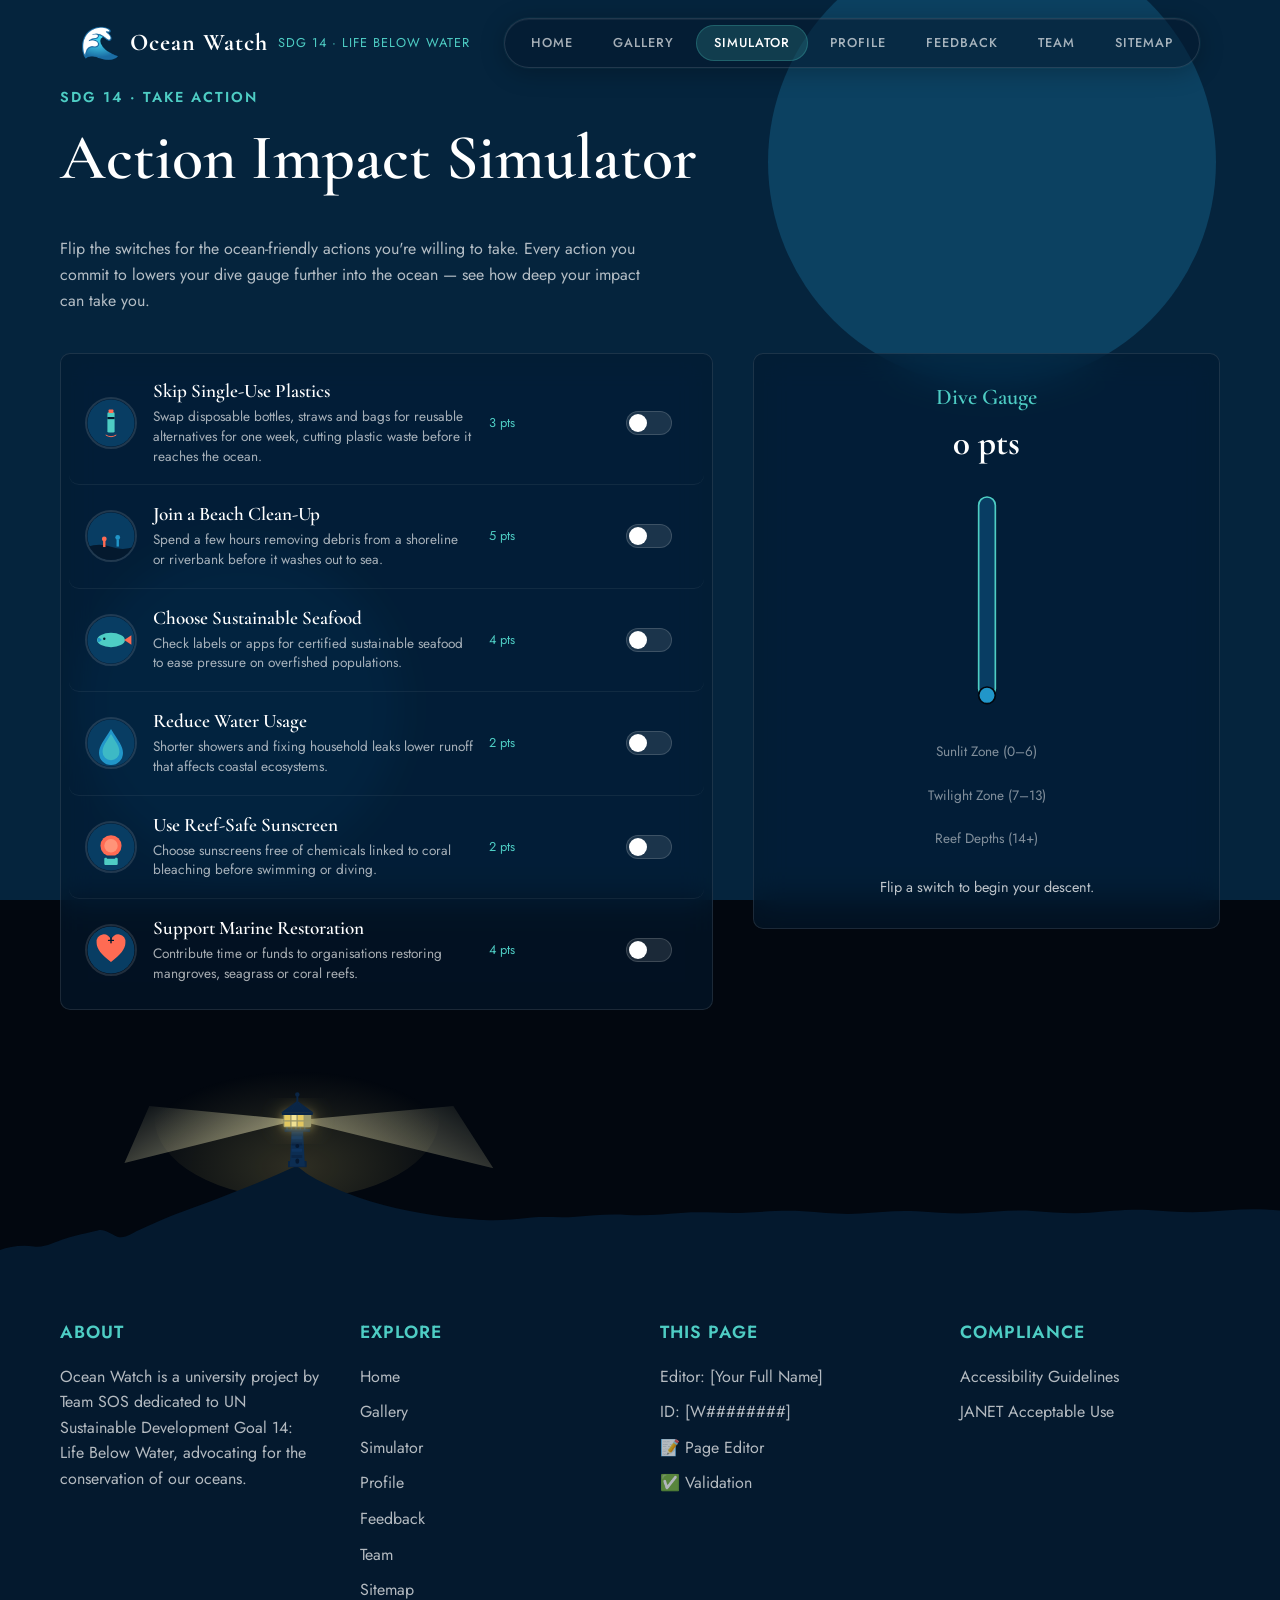
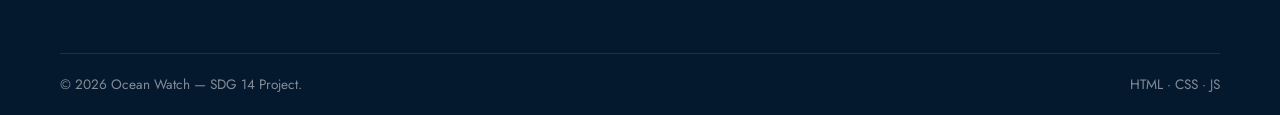
==== ais.html @ 840ede90 "Add ais.html" ====
<!DOCTYPE html>
<html lang="en">

<head>
    <meta charset="UTF-8">
    <meta name="viewport" content="width=device-width, initial-scale=1.0">
    <title>Action Impact Simulator | Ocean Watch — SDG 14</title>
    <link rel="stylesheet" href="style.css">

    <style>
        /* ==========================================================================
           PAGE-SPECIFIC EMBEDDED CSS — Action Impact Simulator (ais.html)
           Concept: a diver's control console. Flipping switches for actions
           lowers a dive gauge through three ocean depth zones. Uses the site's
           existing design tokens (--bg-*, --primary, --teal, --coral, --radius,
           --ease) from style.css rather than redefining the colour system.
           ========================================================================== */

        /* RULE 1: fixed background layer behind all content. Holds three
           hand-coded inline SVG depth scenes stacked on top of each other;
           JavaScript switches which one is visible as the score changes. */
        #depth-bg {
            position: fixed;
            inset: 0;
            z-index: -1;
            overflow: hidden;
        }

        #depth-bg svg {
            position: absolute;
            inset: 0;
            width: 100%;
            height: 100%;
            opacity: 0;
            transition: opacity 0.8s ease-in-out;
        }

        #depth-bg svg.zone-visible {
            opacity: 1;
        }

        .simulator-intro p {
            max-width: 60ch;
        }

        /* RULE 2: two-column console layout — switches on the left, a sticky
           depth-gauge instrument on the right. Stacks on narrow viewports. */
        .console-layout {
            display: grid;
            grid-template-columns: 1.4fr 1fr;
            gap: 40px;
            align-items: start;
            margin-top: 40px;
        }

        @media (max-width: 820px) {
            .console-layout { grid-template-columns: 1fr; }
            .gauge-panel { position: static !important; order: -1; }
        }

        /* RULE 3: control panel housing the six action switches, styled with
           the same glassmorphism language as the site nav (blur + translucency). */
        .control-panel {
            background: rgba(4, 25, 46, 0.6);
            border: 1px solid rgba(255, 255, 255, 0.1);
            border-radius: var(--radius);
            backdrop-filter: blur(16px) saturate(1.3);
            -webkit-backdrop-filter: blur(16px) saturate(1.3);
            padding: 8px;
        }

        .action-row {
            display: grid;
            grid-template-columns: auto auto 1fr auto auto;
            align-items: center;
            gap: 16px;
            padding: 18px 16px;
            border-bottom: 1px solid rgba(255, 255, 255, 0.06);
            cursor: pointer;
            border-radius: var(--radius);
            transition: background var(--ease);
        }

        .action-row:last-child { border-bottom: none; }
        .action-row:hover { background: rgba(255, 255, 255, 0.03); }

        .action-icon {
            width: 52px;
            height: 52px;
            border-radius: 50%;
            border: 2px solid rgba(255, 255, 255, 0.12);
            flex-shrink: 0;
            transition: border-color var(--ease);
        }

        .action-row.selected .action-icon { border-color: var(--coral); }

        .action-row h3 {
            font-size: 1.2rem;
            margin-bottom: 4px;
        }

        .action-row p {
            font-size: 0.85rem;
            color: rgba(255, 255, 255, 0.65);
            max-width: 40ch;
            line-height: 1.45;
        }

        .action-row .points-tag {
            font-size: 0.8rem;
            color: var(--teal);
            white-space: nowrap;
        }

        /* RULE 4: toggle lever showing selected vs unselected state */
        .lever {
            width: 46px;
            height: 24px;
            border-radius: 100px;
            background: rgba(255, 255, 255, 0.1);
            border: 1px solid rgba(255, 255, 255, 0.15);
            position: relative;
            transition: background var(--ease);
        }

        .lever::after {
            content: "";
            position: absolute;
            top: 2px;
            left: 2px;
            width: 18px;
            height: 18px;
            border-radius: 50%;
            background: #ffffff;
            transition: transform var(--ease), background var(--ease);
        }

        .action-row.selected .lever {
            background: rgba(255, 107, 83, 0.35);
        }

        .action-row.selected .lever::after {
            transform: translateX(22px);
            background: var(--coral);
        }

        .action-row:focus-visible {
            outline: 2px solid var(--teal);
            outline-offset: 3px;
        }

        /* RULE 5: sticky depth-gauge instrument — signature visual element,
           plus the feedback panel reporting score, level, and message. */
        .gauge-panel {
            position: sticky;
            top: 100px;
            background: rgba(4, 25, 46, 0.6);
            border: 1px solid rgba(255, 255, 255, 0.1);
            border-radius: var(--radius);
            backdrop-filter: blur(16px) saturate(1.3);
            -webkit-backdrop-filter: blur(16px) saturate(1.3);
            padding: 30px;
            text-align: center;
        }

        .gauge-panel h2 { font-size: 1.4rem; margin-bottom: 4px; }

        #gauge-score {
            font-family: var(--font-display);
            font-size: 2.2rem;
            font-weight: 700;
            color: #ffffff;
            margin-bottom: 16px;
        }

        .gauge-zones {
            display: flex;
            flex-direction: column;
            gap: 6px;
            margin-top: 18px;
            font-size: 0.85rem;
        }

        .gauge-zones div {
            padding: 8px 10px;
            border-radius: var(--radius);
            color: rgba(255, 255, 255, 0.5);
            transition: color var(--ease), background var(--ease);
        }

        .gauge-zones div.zone-active {
            color: #ffffff;
            background: rgba(78, 205, 196, 0.2);
        }

        #depth-message {
            margin-top: 18px;
            font-size: 0.9rem;
            line-height: 1.55;
            color: rgba(255, 255, 255, 0.75);
        }
    </style>
</head>

<body>

    <a href="#main-content" class="skip-link">Skip to main content</a>

    <div id="depth-bg" aria-hidden="true">
        <!-- Sunlit Zone (low impact) -->
        <svg id="bg-low" class="zone-visible" viewBox="0 0 800 600" preserveAspectRatio="xMidYMid slice" xmlns="http://www.w3.org/2000/svg">
            <rect width="800" height="600" fill="#02070F" />
            <rect width="800" height="600" fill="#083D63" opacity="0.55" />
            <circle cx="620" cy="120" r="140" fill="#2196C9" opacity="0.25" />
            <circle cx="150" cy="460" r="100" fill="#083D63" opacity="0.5" />
        </svg>
        <!-- Twilight Zone (medium impact) -->
        <svg id="bg-medium" viewBox="0 0 800 600" preserveAspectRatio="xMidYMid slice" xmlns="http://www.w3.org/2000/svg">
            <rect width="800" height="600" fill="#02070F" />
            <rect width="800" height="600" fill="#04192E" opacity="0.7" />
            <circle cx="200" cy="420" r="120" fill="#2196C9" opacity="0.3" />
            <circle cx="640" cy="180" r="150" fill="#4ECDC4" opacity="0.2" />
        </svg>
        <!-- Reef Depths (high impact) -->
        <svg id="bg-high" viewBox="0 0 800 600" preserveAspectRatio="xMidYMid slice" xmlns="http://www.w3.org/2000/svg">
            <rect width="800" height="600" fill="#02070F" />
            <rect width="800" height="600" fill="#083D63" opacity="0.6" />
            <circle cx="150" cy="450" r="110" fill="#FF6B53" opacity="0.2" />
            <circle cx="640" cy="170" r="150" fill="#4ECDC4" opacity="0.3" />
            <circle cx="420" cy="340" r="90" fill="#2196C9" opacity="0.3" />
        </svg>
    </div>

    <!-- Header: sticky, unmodified from shared template -->
    <header>
        <div class="container">
            <div class="header-inner">
                <a href="index.html" class="site-logo" aria-label="Ocean Watch Home">
                    <div class="logo-mark" aria-hidden="true">🌊</div>
                    <span class="logo-name">Ocean Watch</span>
                    <span class="logo-sub">SDG 14 · Life Below Water</span>
                </a>

                <nav aria-label="Main site navigation">
                    <a href="home.html">Home</a>
                    <a href="gallery.html">Gallery</a>
                    <a href="ais.html" class="active" aria-current="page">Simulator</a>
                    <a href="profile.html">Profile</a>
                    <a href="feedback.html">Feedback</a>
                    <a href="team.html">Team</a>
                    <a href="sitemap.html">Sitemap</a>
                </nav>
            </div>
        </div>
    </header>

    <main id="main-content">
        <!-- ==================== PAGE CONTENT START ==================== -->

        <section class="container simulator-intro">
            <span class="section-label">SDG 14 · Take Action</span>
            <h1 class="section-title">Action Impact Simulator</h1>
            <p class="text-muted">Flip the switches for the ocean-friendly actions you're willing to
                take. Every action you commit to lowers your dive gauge further into the ocean —
                see how deep your impact can take you.</p>

            <div class="console-layout">

                <!-- Six action cards, presented as toggle rows on a control panel -->
                <section class="control-panel" aria-label="Ocean conservation actions">

                    <article class="action-row" tabindex="0" role="switch" aria-checked="false" data-points="3">
                        <svg class="action-icon" viewBox="0 0 200 200" role="img" aria-labelledby="icon-plastic-title" xmlns="http://www.w3.org/2000/svg">
                            <title id="icon-plastic-title">A reusable water bottle beside a cloth bag</title>
                            <circle cx="100" cy="100" r="98" fill="#083D63" />
                            <rect x="85" y="55" width="30" height="85" rx="6" fill="#4ECDC4" />
                            <rect x="90" y="44" width="20" height="14" rx="3" fill="#FF6B53" />
                            <rect x="85" y="75" width="30" height="9" fill="#04192E" />
                            <path d="M78 150 q22 14 44 0" stroke="#FF6B53" stroke-width="4" fill="none" />
                        </svg>
                        <div>
                            <h3>Skip Single-Use Plastics</h3>
                            <p>Swap disposable bottles, straws and bags for reusable alternatives for
                                one week, cutting plastic waste before it reaches the ocean.</p>
                        </div>
                        <span class="points-tag">3 pts</span>
                        <span class="lever" aria-hidden="true"></span>
                    </article>

                    <article class="action-row" tabindex="0" role="switch" aria-checked="false" data-points="5">
                        <svg class="action-icon" viewBox="0 0 200 200" role="img" aria-labelledby="icon-cleanup-title" xmlns="http://www.w3.org/2000/svg">
                            <title id="icon-cleanup-title">Two volunteers collecting litter on a beach</title>
                            <circle cx="100" cy="100" r="98" fill="#083D63" />
                            <path d="M2 145 q49 -18 98 0 t98 0 v55 h-196 z" fill="#04192E" />
                            <circle cx="72" cy="112" r="10" fill="#FF6B53" />
                            <rect x="67" y="120" width="10" height="26" fill="#FF6B53" />
                            <circle cx="128" cy="106" r="10" fill="#2196C9" />
                            <rect x="123" y="114" width="10" height="30" fill="#2196C9" />
                        </svg>
                        <div>
                            <h3>Join a Beach Clean-Up</h3>
                            <p>Spend a few hours removing debris from a shoreline or riverbank before
                                it washes out to sea.</p>
                        </div>
                        <span class="points-tag">5 pts</span>
                        <span class="lever" aria-hidden="true"></span>
                    </article>

                    <article class="action-row" tabindex="0" role="switch" aria-checked="false" data-points="4">
                        <svg class="action-icon" viewBox="0 0 200 200" role="img" aria-labelledby="icon-seafood-title" xmlns="http://www.w3.org/2000/svg">
                            <title id="icon-seafood-title">A fish and a shrimp representing sustainable seafood</title>
                            <circle cx="100" cy="100" r="98" fill="#083D63" />
                            <ellipse cx="100" cy="100" rx="58" ry="30" fill="#4ECDC4" />
                            <path d="M155 100 l30 -20 v40 z" fill="#FF6B53" />
                            <circle cx="72" cy="95" r="5" fill="#04192E" />
                            <path d="M62 100 q-18 -18 -18 0 q0 18 18 0" fill="#2196C9" />
                        </svg>
                        <div>
                            <h3>Choose Sustainable Seafood</h3>
                            <p>Check labels or apps for certified sustainable seafood to ease pressure
                                on overfished populations.</p>
                        </div>
                        <span class="points-tag">4 pts</span>
                        <span class="lever" aria-hidden="true"></span>
                    </article>

                    <article class="action-row" tabindex="0" role="switch" aria-checked="false" data-points="2">
                        <svg class="action-icon" viewBox="0 0 200 200" role="img" aria-labelledby="icon-water-title" xmlns="http://www.w3.org/2000/svg">
                            <title id="icon-water-title">A single water droplet</title>
                            <circle cx="100" cy="100" r="98" fill="#083D63" />
                            <path d="M100 42 C130 92 150 112 150 142 a50 50 0 0 1 -100 0 C50 112 70 92 100 42 Z" fill="#2196C9" />
                            <path d="M100 62 C120 96 135 112 135 137 a35 35 0 0 1 -70 0 C65 112 80 96 100 62 Z" fill="#4ECDC4" opacity="0.65" />
                        </svg>
                        <div>
                            <h3>Reduce Water Usage</h3>
                            <p>Shorter showers and fixing household leaks lower runoff that affects
                                coastal ecosystems.</p>
                        </div>
                        <span class="points-tag">2 pts</span>
                        <span class="lever" aria-hidden="true"></span>
                    </article>

                    <article class="action-row" tabindex="0" role="switch" aria-checked="false" data-points="2">
                        <svg class="action-icon" viewBox="0 0 200 200" role="img" aria-labelledby="icon-sunscreen-title" xmlns="http://www.w3.org/2000/svg">
                            <title id="icon-sunscreen-title">A bottle of reef-safe sunscreen</title>
                            <circle cx="100" cy="100" r="98" fill="#083D63" />
                            <circle cx="100" cy="95" r="44" fill="#FF6B53" />
                            <circle cx="100" cy="95" r="28" fill="#FF9478" />
                            <rect x="72" y="145" width="56" height="30" rx="5" fill="#4ECDC4" />
                            <rect x="82" y="135" width="36" height="14" rx="3" fill="#083D63" />
                        </svg>
                        <div>
                            <h3>Use Reef-Safe Sunscreen</h3>
                            <p>Choose sunscreens free of chemicals linked to coral bleaching before
                                swimming or diving.</p>
                        </div>
                        <span class="points-tag">2 pts</span>
                        <span class="lever" aria-hidden="true"></span>
                    </article>

                    <article class="action-row" tabindex="0" role="switch" aria-checked="false" data-points="4">
                        <svg class="action-icon" viewBox="0 0 200 200" role="img" aria-labelledby="icon-donate-title" xmlns="http://www.w3.org/2000/svg">
                            <title id="icon-donate-title">A heart icon representing marine conservation support</title>
                            <circle cx="100" cy="100" r="98" fill="#083D63" />
                            <path d="M100 150 C60 120 40 95 40 70 a30 30 0 0 1 60 -10 a30 30 0 0 1 60 10 c0 25 -20 50 -60 80 Z" fill="#FF6B53" />
                            <path d="M100 70 v-20 M90 60 h20" stroke="#04192E" stroke-width="6" stroke-linecap="round" />
                        </svg>
                        <div>
                            <h3>Support Marine Restoration</h3>
                            <p>Contribute time or funds to organisations restoring mangroves, seagrass
                                or coral reefs.</p>
                        </div>
                        <span class="points-tag">4 pts</span>
                        <span class="lever" aria-hidden="true"></span>
                    </article>

                </section>

                <!-- Depth gauge instrument + feedback summary -->
                <aside class="gauge-panel" aria-live="polite">
                    <h2 class="text-teal">Dive Gauge</h2>
                    <div id="gauge-score">0 pts</div>

                    <svg viewBox="0 0 120 260" width="100" height="220" role="img" aria-hidden="true">
                        <rect x="50" y="10" width="20" height="240" rx="10" fill="#083D63" stroke="#4ECDC4" stroke-width="2" />
                        <rect id="gauge-fill" x="52" y="248" width="16" height="0" rx="8" fill="#FF6B53" />
                        <circle id="gauge-bell" cx="60" cy="248" r="10" fill="#2196C9" stroke="#02070F" stroke-width="2" />
                    </svg>

                    <div class="gauge-zones">
                        <div id="zone-low">Sunlit Zone (0–6)</div>
                        <div id="zone-medium">Twilight Zone (7–13)</div>
                        <div id="zone-high">Reef Depths (14+)</div>
                    </div>

                    <p id="depth-message">Flip a switch to begin your descent.</p>
                    <p class="sr-only" id="depth-level-announce"></p>
                </aside>

            </div>
        </section>

        <!-- ==================== PAGE CONTENT END ==================== -->
    </main>

    <!-- ======= Rocky Cliff + Lighthouse SVG Divider (DO NOT MODIFY) ======= -->
    <div class="footer-cliff-wrap" aria-hidden="true">
        <svg xmlns="http://www.w3.org/2000/svg" viewBox="0 0 1440 300" class="footer-cliff-svg"
            preserveAspectRatio="xMinYMax slice">
            <defs>
                <filter id="beacon-glow" x="-120%" y="-120%" width="340%" height="340%">
                    <feGaussianBlur stdDeviation="5" result="b1" />
                    <feGaussianBlur stdDeviation="12" result="b2" />
                    <feMerge>
                        <feMergeNode in="b2" />
                        <feMergeNode in="b1" />
                        <feMergeNode in="SourceGraphic" />
                    </feMerge>
                </filter>
                <radialGradient id="sky-glow" cx="50%" cy="80%" r="60%">
                    <stop offset="0%" stop-color="#FFE57F" stop-opacity="0.18" />
                    <stop offset="100%" stop-color="#FFE57F" stop-opacity="0" />
                </radialGradient>
                <linearGradient id="beam-l" x1="100%" y1="50%" x2="0%" y2="0%">
                    <stop offset="0%" stop-color="#FFF9C4" stop-opacity="0.55" />
                    <stop offset="100%" stop-color="#FFF9C4" stop-opacity="0" />
                </linearGradient>
                <linearGradient id="beam-r" x1="0%" y1="50%" x2="100%" y2="0%">
                    <stop offset="0%" stop-color="#FFF9C4" stop-opacity="0.45" />
                    <stop offset="100%" stop-color="#FFF9C4" stop-opacity="0" />
                </linearGradient>
            </defs>

            <g transform="translate(0, 112)">
                <ellipse cx="334" cy="22" rx="160" ry="90" fill="url(#sky-glow)" />
                <polygon class="lh-beam-l" points="334,24 168,8 140,72" fill="url(#beam-l)" />
                <polygon class="lh-beam-r" points="334,24 510,8 555,78" fill="url(#beam-r)" />
            </g>

            <g transform="translate(0, 150) scale(1, 0.5)">
                <path fill="#04192E" d="
          M 0 300 L 0 264
          C 10 258,22 252,38 256  C 52 259,60 246,74 238
          C 86 231,96 226,110 220 C 118 216,124 228,132 234
          C 140 240,148 226,162 214 C 176 202,188 190,205 178
          C 222 166,240 152,258 138 C 276 124,294 110,312 94
          C 320 87,326 81,331 77
          C 332 76,333 76,334 76
          C 336 77,341 86,348 96
          C 358 108,372 122,390 136
          C 408 150,426 161,446 170
          C 464 178,482 184,500 189
          C 518 193,534 195,550 197
          C 566 198,582 194,598 191
          C 614 188,630 192,648 189
          C 666 186,685 182,706 185
          C 726 188,748 183,770 180
          C 790 177,814 182,838 180
          C 860 178,880 174,904 177
          C 926 180,946 185,968 182
          C 988 179,1010 174,1032 177
          C 1054 180,1076 184,1098 181
          C 1118 178,1140 173,1162 176
          C 1182 179,1204 183,1226 180
          C 1246 177,1270 171,1292 174
          C 1314 177,1336 181,1358 178
          C 1378 175,1400 170,1424 173
          L 1440 175 L 1440 300 Z
        " />
            </g>

            <g transform="translate(0, 112)">
                <rect x="324" y="70" width="21" height="7" rx="1" fill="#0A2545" />
                <polygon points="326,76 343,76 341,36 328,36" fill="#0C2D52" />
                <rect x="328" y="42" width="12" height="3.5" rx="0.3" fill="#0F3560" opacity="0.9" />
                <rect x="328" y="49" width="12" height="3.5" rx="0.3" fill="#0A2545" opacity="0.9" />
                <rect x="328" y="56" width="12" height="3.5" rx="0.3" fill="#0F3560" opacity="0.9" />
                <rect x="328" y="63" width="12" height="3.5" rx="0.3" fill="#0A2545" opacity="0.9" />
                <rect x="332.5" y="67" width="4" height="6" rx="2" fill="#061830" />
                <circle cx="334.5" cy="53" r="2.2" fill="#061830" />
                <line x1="321" y1="37" x2="325" y2="34" stroke="#0A2545" stroke-width="1.5" />
                <line x1="348" y1="37" x2="344" y2="34" stroke="#0A2545" stroke-width="1.5" />
                <rect x="320" y="34" width="29" height="3" rx="0.5" fill="#0A2545" />
                <rect x="322" y="28" width="1.8" height="7" fill="#0C2D52" />
                <rect x="327" y="28" width="1.8" height="7" fill="#0C2D52" />
                <rect x="332" y="28" width="1.8" height="7" fill="#0C2D52" />
                <rect x="337" y="28" width="1.8" height="7" fill="#0C2D52" />
                <rect x="342" y="28" width="1.8" height="7" fill="#0C2D52" />
                <rect x="321" y="28" width="23" height="1.8" fill="#0A2545" />
                <rect x="319" y="17" width="31" height="15" rx="1.5" fill="#0C2D52" />
                <line x1="327" y1="17" x2="327" y2="32" stroke="#0A2545" stroke-width="1.2" />
                <line x1="334.5" y1="17" x2="334.5" y2="32" stroke="#0A2545" stroke-width="1.2" />
                <line x1="342" y1="17" x2="342" y2="32" stroke="#0A2545" stroke-width="1.2" />
                <line x1="319" y1="24.5" x2="350" y2="24.5" stroke="#0A2545" stroke-width="0.9" />
                <rect class="lh-glass" x="320" y="18" width="6.5" height="6" fill="#FFCA28" opacity="0.75" />
                <rect class="lh-glass" x="328" y="18" width="5.5" height="6" fill="#FFF9C4" opacity="0.90" />
                <rect class="lh-glass" x="335" y="18" width="6.5" height="6" fill="#FFCA28" opacity="0.75" />
                <rect class="lh-glass" x="320" y="25.5" width="6.5" height="5.5" fill="#FFCA28" opacity="0.70" />
                <rect class="lh-glass" x="328" y="25.5" width="5.5" height="5.5" fill="#FFF9C4" opacity="0.85" />
                <rect class="lh-glass" x="335" y="25.5" width="6.5" height="5.5" fill="#FFCA28" opacity="0.70" />
                <rect class="lh-glow" x="319" y="17" width="31" height="15" rx="1.5" fill="#FFE57F" opacity="0.6"
                    filter="url(#beacon-glow)" />
                <rect x="317" y="15.5" width="35" height="2.5" rx="0.5" fill="#0A2545" />
                <polygon points="316,15.5 353,15.5 334.5,2" fill="#0A2545" />
                <line x1="334.5" y1="2" x2="326" y2="15.5" stroke="#0C2D52" stroke-width="0.8" opacity="0.5" />
                <line x1="334.5" y1="2" x2="343" y2="15.5" stroke="#0C2D52" stroke-width="0.8" opacity="0.5" />
                <line x1="334.5" y1="2" x2="334.5" y2="-4" stroke="#0A2545" stroke-width="2.2" stroke-linecap="round" />
                <circle cx="334.5" cy="-5" r="2.5" fill="#0A2545" />
            </g>

            <circle cx="3" cy="-0.4" r="1" fill="#061830" opacity="0.7" />
        </svg>
    </div>
    <!-- ======= End SVG Divider ======= -->

    <footer>
        <div class="container">
            <div class="footer-grid">

                <div class="footer-col">
                    <h4>About</h4>
                    <p class="text-muted">Ocean Watch is a university project by Team SOS dedicated to UN Sustainable
                        Development Goal 14: Life Below Water, advocating for the conservation of our oceans.</p>
                </div>

                <div class="footer-col">
                    <h4>Explore</h4>
                    <ul>
                        <li><a href="home.html">Home</a></li>
                        <li><a href="gallery.html">Gallery</a></li>
                        <li><a href="ais.html">Simulator</a></li>
                        <li><a href="profile.html">Profile</a></li>
                        <li><a href="feedback.html">Feedback</a></li>
                        <li><a href="team.html">Team</a></li>
                        <li><a href="sitemap.html">Sitemap</a></li>
                    </ul>
                </div>

                <div class="footer-col">
                    <h4>This Page</h4>
                    <ul>
                        <li class="text-muted">Editor: [Your Full Name]</li>
                        <li class="text-muted">ID: [W########]</li>
                        <li><a href="pageEditor_STX.html">📝 Page Editor</a></li>
                        <li><a href="validation_STX.html">✅ Validation</a></li>
                    </ul>
                </div>

                <div class="footer-col">
                    <h4>Compliance</h4>
                    <ul>
                        <li><a href="https://www.w3.org/WAI/fundamentals/accessibility-intro/" target="_blank"
                                rel="noopener noreferrer">Accessibility Guidelines</a></li>
                        <li><a href="https://community.jisc.ac.uk/library/acceptable-use-policy" target="_blank"
                                rel="noopener noreferrer">JANET Acceptable Use</a></li>
                    </ul>
                </div>

            </div>

            <hr class="footer-divider">

            <div class="footer-bottom">
                <div>&copy; 2026 Ocean Watch — SDG 14 Project.</div>
                <div>HTML &middot; CSS &middot; JS</div>
            </div>
        </div>
    </footer>

    <script>
        /* ==========================================================================
           ACTION IMPACT SIMULATOR — page-specific JavaScript
           ==========================================================================
           Impact level thresholds (out of a possible 20 points if all six
           actions are selected):
             LOW    (Sunlit Zone)   : 0  - 6  points
             MEDIUM (Twilight Zone) : 7  - 13 points
             HIGH   (Reef Depths)   : 14 - 20 points
           ========================================================================== */

        (function () {
            const rows = document.querySelectorAll('.action-row');
            const scoreEl = document.getElementById('gauge-score');
            const messageEl = document.getElementById('depth-message');
            const fillEl = document.getElementById('gauge-fill');
            const bellEl = document.getElementById('gauge-bell');
            const srAnnounce = document.getElementById('depth-level-announce');

            const zoneEls = {
                low: document.getElementById('zone-low'),
                medium: document.getElementById('zone-medium'),
                high: document.getElementById('zone-high')
            };

            const THRESHOLDS = { medium: 7, high: 14 };
            const MAX_SCORE = 20;
            const GAUGE_TOP = 20;
            const GAUGE_BOTTOM = 248;

            /* The three hand-coded inline background SVGs (see #depth-bg
               in the HTML). JavaScript toggles the 'zone-visible' class
               to control which one is shown — no external image files. */
            const BACKGROUNDS = {
                low: document.getElementById('bg-low'),
                medium: document.getElementById('bg-medium'),
                high: document.getElementById('bg-high')
            };

            const MESSAGES = {
                none: 'Flip a switch to begin your descent.',
                low: 'You are drifting in the Sunlit Zone. A few more actions will take you deeper.',
                medium: 'You have reached the Twilight Zone — your choices are meaningfully reducing harm.',
                high: 'You have reached the Reef Depths. This is what a strong ocean-positive routine looks like.'
            };

            function getLevel(total) {
                if (total <= 0) return 'none';
                if (total < THRESHOLDS.medium) return 'low';
                if (total < THRESHOLDS.high) return 'medium';
                return 'high';
            }

            function toggleRow(row) {
                const isSelected = row.classList.toggle('selected');
                row.setAttribute('aria-checked', isSelected ? 'true' : 'false');
                updateGauge();
            }

            function updateGauge() {
                let total = 0;
                document.querySelectorAll('.action-row.selected').forEach(function (row) {
                    total += parseInt(row.dataset.points, 10);
                });

                scoreEl.textContent = total + ' pts';

                const depthFraction = Math.min(total / MAX_SCORE, 1);
                const fillHeight = depthFraction * (GAUGE_BOTTOM - GAUGE_TOP);
                fillEl.setAttribute('y', GAUGE_BOTTOM - fillHeight);
                fillEl.setAttribute('height', fillHeight);
                bellEl.setAttribute('cy', GAUGE_BOTTOM - fillHeight);

                const level = getLevel(total);
                messageEl.textContent = MESSAGES[level];

                const bgKey = level === 'none' ? 'low' : level;
                Object.keys(BACKGROUNDS).forEach(function (key) {
                    BACKGROUNDS[key].classList.toggle('zone-visible', key === bgKey);
                });

                Object.keys(zoneEls).forEach(function (key) {
                    zoneEls[key].classList.toggle('zone-active', level === key);
                });

                srAnnounce.textContent = 'Current depth zone: ' + (level === 'none' ? 'surface, no actions selected' : level);
            }

            rows.forEach(function (row) {
                row.addEventListener('click', function () {
                    toggleRow(row);
                });
                row.addEventListener('keydown', function (e) {
                    if (e.key === 'Enter' || e.key === ' ') {
                        e.preventDefault();
                        toggleRow(row);
                    }
                });
            });

            updateGauge();
        })();
    </script>

</body>

</html>
---- style.css ----
/* ==========================================================================
   Ocean Watch — SDG 14: Life Below Water | Global Stylesheet
   Team: SOS
   ========================================================================== */

/* --------------------------------------------------------------------------
   1. Google Fonts Import
   What it does: Imports 'Cormorant Garamond' and 'Jost' from Google Fonts.
   Why chosen: Using a CDN for fonts ensures quick loading and consistent
   typography across all browsers without requiring local font files.
   -------------------------------------------------------------------------- */
@import url('https://fonts.googleapis.com/css2?family=Cormorant+Garamond:ital,wght@0,300;0,400;0,600;0,700;1,300;1,400;1,600;1,700&family=Jost:wght@300;400;500;600&display=swap');

/* --------------------------------------------------------------------------
   2. CSS Custom Properties (:root variables)
   What it does: Defines design tokens like colours, typography, and spacing.
   Why chosen: CSS variables allow for consistent design, easy theming, and
   maintainability across the entire site by storing values in one place.
   -------------------------------------------------------------------------- */
:root {
  --bg-deep: #02070F;
  --bg-ocean: #04192E;
  --bg-surface: #083D63;
  --primary: #2196C9;
  --teal: #4ECDC4;
  --coral: #FF6B53;
  --font-display: 'Cormorant Garamond', serif;
  --font-body: 'Jost', sans-serif;
  --max-width: 1200px;
  --radius: 10px;
  --ease: 0.35s cubic-bezier(0.4, 0, 0.2, 1);
}

/* --------------------------------------------------------------------------
   3. Reset
   What it does: Removes default browser margins/padding and sets box-sizing.
   Why chosen: A universal reset creates a consistent baseline across all
   browsers, preventing layout inconsistencies.
   -------------------------------------------------------------------------- */
*, *::before, *::after {
  box-sizing: border-box;
  margin: 0;
  padding: 0;
}

/* --------------------------------------------------------------------------
   4. Body
   What it does: Sets the base background colour, font, text colour, and line height.
   Why chosen: Establishes the dark theme foundation and ensures readable,
   accessible text with appropriate line spacing globally.
   -------------------------------------------------------------------------- */
body {
  background-color: var(--bg-deep);
  font-family: var(--font-body);
  color: #FFFFFF;
  line-height: 1.6;
  min-height: 100vh;
  display: flex;
  flex-direction: column;
}

/* --------------------------------------------------------------------------
   5. Headings h1–h4
   What it does: Applies the display font and responsive clamp sizes to headings.
   Why chosen: clamp() ensures headings scale fluidly across screen sizes
   without needing complex media queries, while the serif font adds elegance.
   -------------------------------------------------------------------------- */
h1, h2, h3, h4 {
  font-family: var(--font-display);
  font-weight: 600;
  line-height: 1.2;
  margin-bottom: 0.5em;
}

h1 { font-size: clamp(2.5rem, 5vw, 4rem); }
h2 { font-size: clamp(2rem, 4vw, 3rem); }
h3 { font-size: clamp(1.5rem, 3vw, 2.25rem); }
h4 { font-size: clamp(1.25rem, 2vw, 1.75rem); }

/* --------------------------------------------------------------------------
   6. Links
   What it does: Styles inline links with our teal colour and interactive states.
   Why chosen: Teal contrasts well against the dark background. Removing the
   underline on hover and adding a focus ring improves accessibility and UX.
   -------------------------------------------------------------------------- */
a {
  color: var(--teal);
  text-decoration: none;
  transition: color var(--ease);
}

a:hover {
  color: #FFFFFF;
}

a:focus-visible {
  outline: 2px solid var(--teal);
  outline-offset: 4px;
}

/* --------------------------------------------------------------------------
   7. Images
   What it does: Ensures images are responsive and behave as block elements.
   Why chosen: max-width: 100% prevents large images from breaking layouts,
   and display: block removes the default bottom space under inline images.
   -------------------------------------------------------------------------- */
img {
  max-width: 100%;
  height: auto;
  display: block;
}

/* --------------------------------------------------------------------------
   8. Layout
   What it does: Provides structural classes like .container for max-width and centering.
   Why chosen: Centralises content with a consistent maximum width, ensuring
   readability on very wide screens. flex: 1 on main pushes the footer down.
   -------------------------------------------------------------------------- */
.container {
  width: 100%;
  max-width: var(--max-width);
  margin: 0 auto;
  padding: 0 20px;
}

main {
  flex: 1;
}

section {
  padding: 80px 0;
}

/* --------------------------------------------------------------------------
   9. Accessibility
   What it does: Hides the skip-to-content link until it receives keyboard focus.
   Why chosen: Essential for keyboard users to bypass repetitive navigation,
   while keeping the visual interface clean for mouse users.
   -------------------------------------------------------------------------- */
.skip-link {
  position: absolute;
  top: -100px;
  left: 20px;
  background: var(--teal);
  color: var(--bg-deep);
  padding: 10px 20px;
  z-index: 1000;
  font-weight: 600;
  border-radius: var(--radius);
  transition: top var(--ease);
}

.skip-link:focus {
  top: 20px;
}

/* --------------------------------------------------------------------------
   10. Header
   What it does: Creates a floating pill-shaped glassmorphism navigation bar.
   Why chosen: A sticky header ensures navigation is always accessible. The
   pill shape and backdrop-blur provide a modern, premium 'glassmorphism'
   effect inspired by contemporary web design trends.
   -------------------------------------------------------------------------- */
@keyframes navbar-slide-in {
  from {
    opacity: 0;
    transform: translateY(-20px);
  }
  to {
    opacity: 1;
    transform: translateY(0);
  }
}

header {
  position: sticky;
  top: 0;
  z-index: 100;
  padding: 18px 20px;
  background: transparent;
  animation: navbar-slide-in 0.7s cubic-bezier(0.16, 1, 0.3, 1) both;
}

/* Responsive: stack logo & nav on small screens */
@media (max-width: 768px) {
  header { padding: 12px 10px; }

  .header-inner {
    flex-direction: column;
    padding: 0 10px;
    gap: 10px;
  }

  nav {
    justify-content: center;
    border-radius: 24px;
    padding: 8px 10px;
  }

  nav a {
    font-size: 0.7rem;
    padding: 6px 12px;
  }
}

.header-inner {
  display: flex;
  justify-content: space-between;
  align-items: center;
  flex-wrap: wrap;
  gap: 16px;
  max-width: var(--max-width);
  margin: 0 auto;
  padding: 0 20px;
}

/* --------------------------------------------------------------------------
   11. Logo
   What it does: Styles the brand logo area, including icon and text typography.
   Why chosen: Ensures the logo is prominent, combining text and icon flexibly
   while maintaining alignment and visual hierarchy.
   -------------------------------------------------------------------------- */
.site-logo {
  display: flex;
  align-items: center;
  gap: 10px;
  color: #FFFFFF;
}

.site-logo:hover {
  color: var(--teal);
}

.logo-mark {
  font-size: 2rem;
  line-height: 1;
}

.logo-name {
  font-family: var(--font-display);
  font-size: 1.5rem;
  font-weight: 700;
  letter-spacing: 1px;
}

.logo-sub {
  font-size: 0.8rem;
  color: var(--teal);
  text-transform: uppercase;
  letter-spacing: 1px;
  display: none;
}

@media (min-width: 768px) {
  .logo-sub { display: block; }
}

/* --------------------------------------------------------------------------
   12. Navigation bar
   What it does: Styles the main navigation links with pill-shaped
   active/hover states inside the glassmorphic navbar.
   Why chosen: Pill-shaped link backgrounds create a cohesive look inside
   the rounded navbar. Smooth transitions and subtle colour shifts provide
   clear visual feedback while maintaining the premium glass aesthetic.
   -------------------------------------------------------------------------- */
nav {
  display: flex;
  gap: 4px;
  flex-wrap: wrap;
  align-items: center;
  padding: 6px 8px;
  border-radius: 100px;
  background: rgba(4, 25, 46, 0.55);
  backdrop-filter: blur(20px) saturate(1.4);
  -webkit-backdrop-filter: blur(20px) saturate(1.4);
  border: 1px solid rgba(255, 255, 255, 0.12);
  box-shadow:
    0 4px 24px rgba(0, 0, 0, 0.25),
    0 0 0 1px rgba(78, 205, 196, 0.06),
    inset 0 1px 0 rgba(255, 255, 255, 0.06);
  transition: box-shadow var(--ease), background var(--ease);
}

nav:hover {
  box-shadow:
    0 8px 32px rgba(0, 0, 0, 0.35),
    0 0 0 1px rgba(78, 205, 196, 0.12),
    inset 0 1px 0 rgba(255, 255, 255, 0.08);
  background: rgba(4, 25, 46, 0.65);
}

nav a {
  display: inline-block;
  padding: 8px 18px;
  border-radius: 100px;
  text-transform: uppercase;
  font-size: 0.8rem;
  font-weight: 500;
  color: rgba(255, 255, 255, 0.65);
  letter-spacing: 1px;
  transition:
    color var(--ease),
    background-color var(--ease),
    transform 0.25s cubic-bezier(0.34, 1.56, 0.64, 1),
    box-shadow var(--ease);
  position: relative;
}

nav a:hover {
  background-color: rgba(255, 255, 255, 0.08);
  color: #FFFFFF;
  transform: translateY(-1px);
}

nav a:active {
  transform: scale(0.97);
}

/* each student adds active to THEIR OWN link only */
nav a.active {
  color: #FFFFFF;
  background: rgba(78, 205, 196, 0.18);
  box-shadow: inset 0 0 0 1px rgba(78, 205, 196, 0.25);
}

/* --------------------------------------------------------------------------
   13. Section titles
   What it does: Provides reusable classes for section headings and labels.
   Why chosen: Creates consistent typographic hierarchy across all pages,
   helping to break up content clearly.
   -------------------------------------------------------------------------- */
.section-label {
  color: var(--teal);
  text-transform: uppercase;
  font-weight: 600;
  letter-spacing: 2px;
  font-size: 0.9rem;
  display: block;
  margin-bottom: 10px;
}

.section-title {
  margin-bottom: 40px;
}

/* --------------------------------------------------------------------------
   14. Cards
   What it does: Styles a responsive grid of cards with glassmorphism and hover effects.
   Why chosen: Auto-fit grid handles responsiveness automatically. Dark glass
   and hover lift provide a premium, modern interaction feel.
   -------------------------------------------------------------------------- */
.cards-grid {
  display: grid;
  grid-template-columns: repeat(auto-fit, minmax(280px, 1fr));
  gap: 30px;
}

.card {
  background: rgba(4, 25, 46, 0.6);
  border: 1px solid rgba(255, 255, 255, 0.05);
  border-radius: var(--radius);
  overflow: hidden;
  transition: transform var(--ease), box-shadow var(--ease);
  display: flex;
  flex-direction: column;
}

.card:hover {
  transform: translateY(-6px);
  box-shadow: 0 10px 20px rgba(0, 0, 0, 0.3);
}

.card-body {
  padding: 25px;
  flex: 1;
}

.card-body ul {
  list-style: none;
}

.card-body li {
  position: relative;
  padding-left: 15px;
  margin-bottom: 8px;
}

.card-body li::before {
  content: '-';
  color: var(--teal);
  position: absolute;
  left: 0;
}

/* --------------------------------------------------------------------------
   15. Buttons
   What it does: Defines base button styles and multiple colour/style variants.
   Why chosen: A design system approach to buttons ensures consistency while
   offering flexibility for different visual hierarchies and actions.
   -------------------------------------------------------------------------- */
.btn {
  display: inline-block;
  padding: 12px 28px;
  border-radius: var(--radius);
  font-weight: 600;
  text-align: center;
  text-transform: uppercase;
  letter-spacing: 1px;
  font-size: 0.9rem;
  cursor: pointer;
  border: 2px solid transparent;
  transition: all var(--ease);
}

.btn:hover {
  transform: translateY(-2px);
  box-shadow: 0 8px 15px rgba(0, 0, 0, 0.2);
}

.btn-primary {
  background-color: var(--primary);
  color: #FFFFFF;
}

.btn-primary:hover { color: #FFFFFF; background-color: #1a7ca8; }

.btn-cta {
  background-color: var(--coral);
  color: #FFFFFF;
}

.btn-cta:hover { color: #FFFFFF; background-color: #e55a44; }

.btn-outline {
  background-color: transparent;
  border-color: rgba(255, 255, 255, 0.5);
  color: #FFFFFF;
}

.btn-outline:hover {
  border-color: #FFFFFF;
  color: var(--bg-deep);
  background-color: #FFFFFF;
}

.btn-ghost-teal {
  background-color: transparent;
  border-color: var(--teal);
  color: var(--teal);
}

.btn-ghost-teal:hover {
  background-color: var(--teal);
  color: var(--bg-deep);
}

/* --------------------------------------------------------------------------
   16. Wave divider
   What it does: Wraps SVG wave graphics used to divide page sections.
   Why chosen: Enhances the ocean theme visually, breaking up straight lines
   and adding organic shapes to the design.
   -------------------------------------------------------------------------- */
.wave-divider {
  width: 100%;
  overflow: hidden;
  line-height: 0;
  background-color: var(--bg-deep);
}

.wave-divider svg {
  position: relative;
  display: block;
  width: calc(100% + 1.3px);
  height: 60px;
}

/* --------------------------------------------------------------------------
   17. Image helpers
   What it does: Utility classes for styling content images cleanly.
   Why chosen: Makes it easy for authors to add consistent borders, shadows,
   and rounding to images without writing custom CSS every time.
   -------------------------------------------------------------------------- */
.content-img {
  width: 100%;
  height: auto;
  margin-bottom: 20px;
}

.img-rounded {
  border-radius: var(--radius);
}

.img-shadow {
  box-shadow: 0 15px 30px rgba(0, 0, 0, 0.4);
}

.img-border {
  border: 4px solid var(--bg-surface);
}

/* --------------------------------------------------------------------------
   18. Footer cliff SVG divider
   What it does: Styles the rocky cliff + lighthouse SVG that sits above the
   footer, blending the page content into the footer background seamlessly.
   Why chosen: The SVG fill (#04192E) matches the footer background exactly,
   so the cliff silhouette appears to "grow" out of the footer. display:block
   and margin-bottom:-4px removes any pixel gap between the SVG and footer.
   -------------------------------------------------------------------------- */
.footer-cliff-wrap {
  display: block;
  line-height: 0;          /* removes inline whitespace gap */
  background: transparent;
}

.footer-cliff-svg {
  display: block;
  width: 100%;
  height: max(140px, 20vw); /* proportional height prevents top cropping */
  margin-bottom: -4px;      /* close any sub-pixel rendering gap */
}

/* ── Lighthouse beacon glow pulse ── */
@keyframes beacon-pulse {
  0%, 100% { opacity: 0.55; }
  50%       { opacity: 0.90; }
}
.lh-glow  { animation: beacon-pulse 2.4s ease-in-out infinite; }
.lh-glass { animation: beacon-pulse 2.4s ease-in-out infinite; }

/* ── Light beam sweep (rotate around lighthouse pivot) ── */
@keyframes beam-sweep-l {
  0%   { opacity: 0.05; transform: rotate(0deg);  }
  40%  { opacity: 0.18; transform: rotate(-6deg); }
  100% { opacity: 0.05; transform: rotate(0deg);  }
}
@keyframes beam-sweep-r {
  0%   { opacity: 0.04; transform: rotate(0deg); }
  40%  { opacity: 0.14; transform: rotate(6deg); }
  100% { opacity: 0.04; transform: rotate(0deg); }
}
.lh-beam-l {
  transform-origin: 334px 24px;
  animation: beam-sweep-l 4s ease-in-out infinite;
}
.lh-beam-r {
  transform-origin: 334px 24px;
  animation: beam-sweep-r 4s ease-in-out infinite;
  animation-delay: 2s;           /* offset so beams alternate */
}

/* ── Fish swim animations ── */
@keyframes swim-right {
  0%, 100% { transform: translateX(0px);   }
  50%       { transform: translateX(22px);  }
}
@keyframes swim-left {
  /* fish-2 & fish-4 already have scale(-1,1) in SVG transform;
     CSS translateX here moves them in screen space (positive = rightward) */
  0%, 100% { transform: translateX(0px);   }
  50%       { transform: translateX(-20px); }
}

.fish-1 { animation: swim-right 7s ease-in-out infinite; }
.fish-2 { animation: swim-left  9s ease-in-out infinite; animation-delay: 1.5s; }
.fish-3 { animation: swim-right 6s ease-in-out infinite; animation-delay: 3s;   }
.fish-4 { animation: swim-left  8s ease-in-out infinite; animation-delay: 0.8s; }

/* ── Boat gentle rock ── */
@keyframes boat-rock {
  0%, 100% { transform: rotate(-1.2deg) translateY(0px);   }
  50%       { transform: rotate( 1.2deg) translateY(-3px);  }
}
.boat {
  transform-origin: 1100px 232px;
  animation: boat-rock 5s ease-in-out infinite;
}

/* --------------------------------------------------------------------------
   19. Footer
   What it does: Styles the 4-column auto-fit footer layout and inner elements.
   Why chosen: A robust, responsive footer that reorganises elegantly on mobile
   devices while cleanly separating legal/copyright details at the bottom.
   -------------------------------------------------------------------------- */
footer {
  background-color: var(--bg-ocean);
  padding: 60px 0 20px;
  margin-top: auto;
}

.footer-grid {
  display: grid;
  grid-template-columns: repeat(auto-fit, minmax(200px, 1fr));
  gap: 40px;
  margin-bottom: 40px;
}

.footer-col h4 {
  color: var(--teal);
  font-family: var(--font-body);
  font-size: 1.1rem;
  margin-bottom: 20px;
  text-transform: uppercase;
  letter-spacing: 1px;
}

.footer-col ul {
  list-style: none;
}

.footer-col li {
  margin-bottom: 10px;
}

.footer-col a {
  color: rgba(255, 255, 255, 0.7);
}

.footer-col a:hover {
  color: var(--teal);
}

.footer-divider {
  border: 0;
  height: 1px;
  background: rgba(255, 255, 255, 0.1);
  margin: 20px 0;
}

.footer-bottom {
  display: flex;
  justify-content: space-between;
  align-items: center;
  flex-wrap: wrap;
  font-size: 0.85rem;
  color: rgba(255, 255, 255, 0.5);
}

/* --------------------------------------------------------------------------
   19. Scroll reveal
   What it does: Classes for JS-driven scroll animation (fade and slide up).
   Why chosen: Adds polish and a dynamic, engaging feel as users scroll down,
   using performance-friendly CSS transitions triggered by an 'in-view' class.
   -------------------------------------------------------------------------- */
.reveal {
  opacity: 0;
  transform: translateY(36px);
  transition: opacity 0.8s ease-out, transform 0.8s ease-out;
}

.reveal.in-view {
  opacity: 1;
  transform: translateY(0);
}

.reveal-delay-1 { transition-delay: 0.1s; }
.reveal-delay-2 { transition-delay: 0.2s; }
.reveal-delay-3 { transition-delay: 0.3s; }

/* --------------------------------------------------------------------------
   20. Utilities
   What it does: Helper classes for text alignment, colour overrides, and spacing.
   Why chosen: Adheres to DRY (Don't Repeat Yourself) principles, allowing
   quick layout tweaks directly in the HTML without bloating the CSS file.
   -------------------------------------------------------------------------- */
.text-center { text-align: center; }
.text-teal { color: var(--teal); }
.text-white { color: #FFFFFF; }
.text-muted { color: rgba(255, 255, 255, 0.7); }

.mt-2 { margin-top: 20px; }
.mb-2 { margin-bottom: 20px; }
.pt-2 { padding-top: 20px; }
.pb-2 { padding-bottom: 20px; }

.sr-only {
  position: absolute;
  width: 1px;
  height: 1px;
  padding: 0;
  margin: -1px;
  overflow: hidden;
  clip: rect(0, 0, 0, 0);
  border: 0;
}
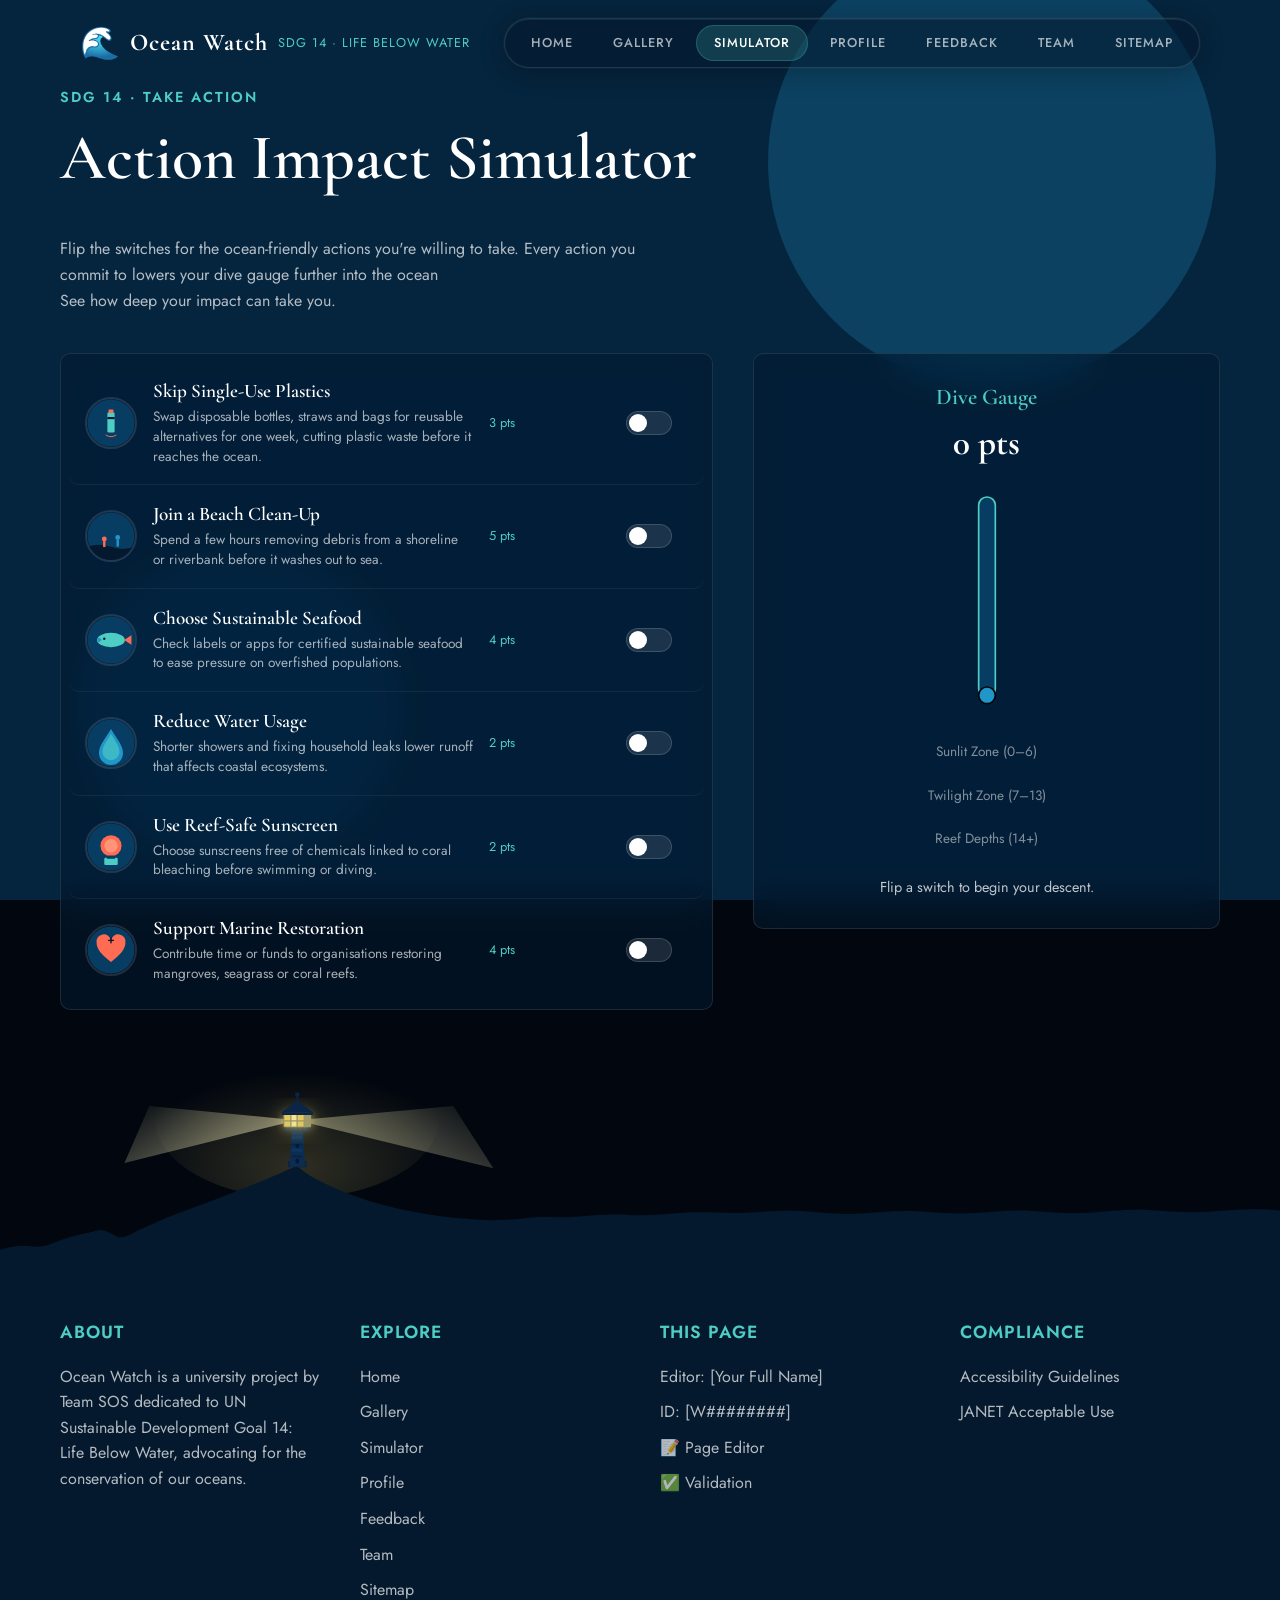
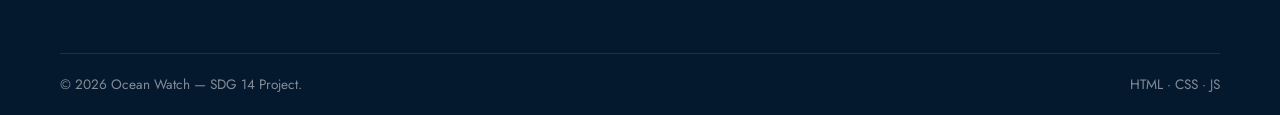
==== commit 39bc64c4: "Update site content and remove splash.js" ====
--- a/ais.html
+++ b/ais.html
@@ -200,6 +200,7 @@
             line-height: 1.55;
             color: rgba(255, 255, 255, 0.75);
         }
+        
     </style>
 </head>
 
@@ -262,8 +263,8 @@
             <span class="section-label">SDG 14 · Take Action</span>
             <h1 class="section-title">Action Impact Simulator</h1>
             <p class="text-muted">Flip the switches for the ocean-friendly actions you're willing to
-                take. Every action you commit to lowers your dive gauge further into the ocean —
-                see how deep your impact can take you.</p>
+                take. Every action you commit to lowers your dive gauge further into the ocean<br>
+                See how deep your impact can take you.</p>
 
             <div class="console-layout">
 
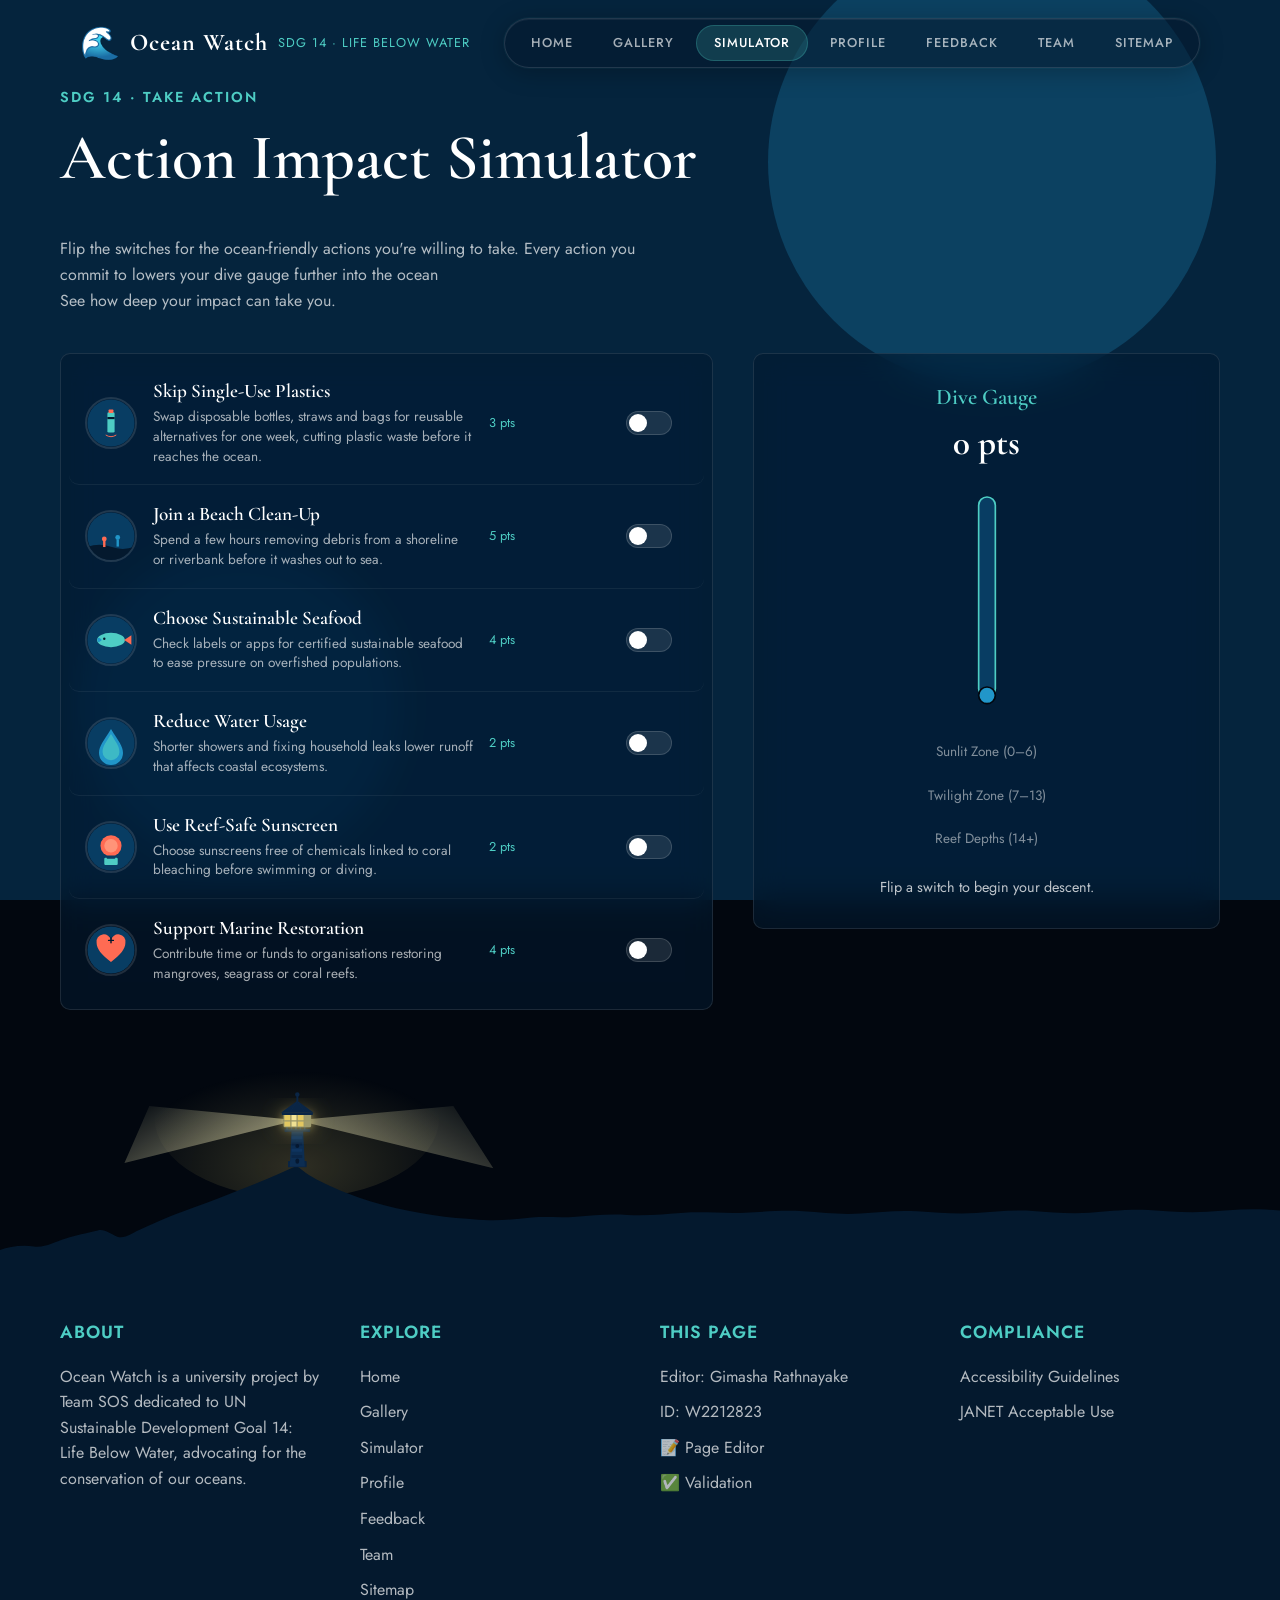
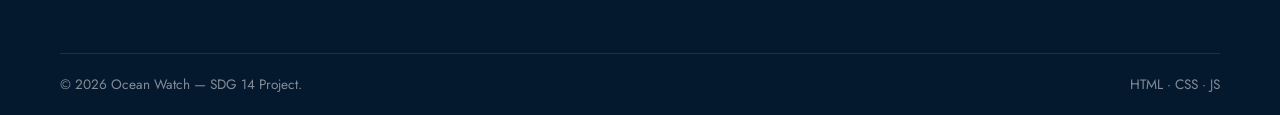
==== commit db5372f7: "Commit to Gimasha branch from VS Code" ====
--- a/ais.html
+++ b/ais.html
@@ -541,10 +541,10 @@
                 <div class="footer-col">
                     <h4>This Page</h4>
                     <ul>
-                        <li class="text-muted">Editor: [Your Full Name]</li>
-                        <li class="text-muted">ID: [W########]</li>
-                        <li><a href="pageEditor_STX.html">📝 Page Editor</a></li>
-                        <li><a href="validation_STX.html">✅ Validation</a></li>
+                        <li class="text-muted">Editor: Gimasha Rathnayake</li>
+                        <li class="text-muted">ID: W2212823</li>
+                        <li><a href="pageEditor_ST2.html">📝 Page Editor</a></li>
+                        <li><a href="validation_ST2.html">✅ Validation</a></li>
                     </ul>
                 </div>
 
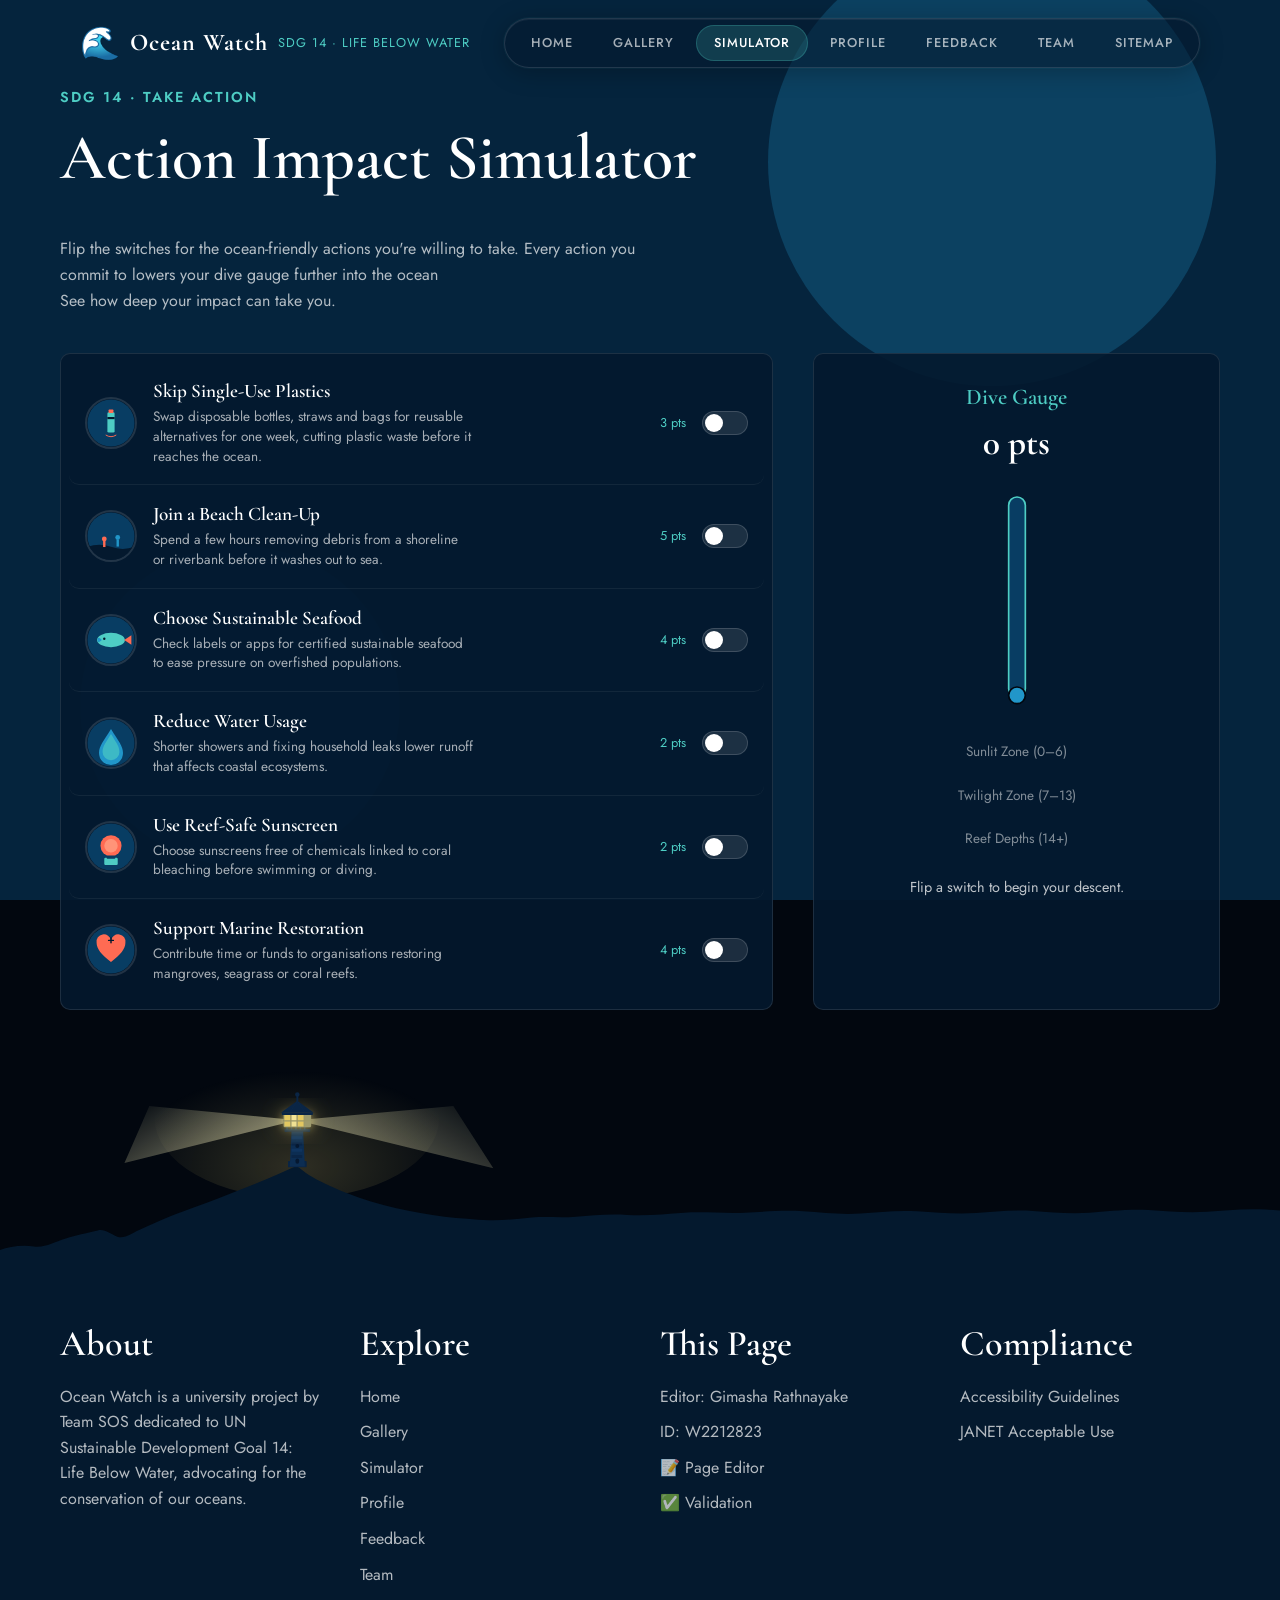
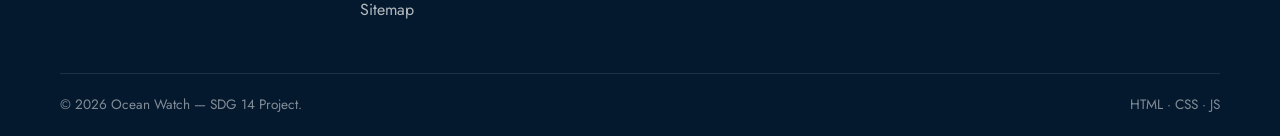
==== commit 6e44dbda: "Updated all of my files" ====
--- a/ais.html
+++ b/ais.html
@@ -8,17 +8,10 @@
     <link rel="stylesheet" href="style.css">
 
     <style>
-        /* ==========================================================================
-           PAGE-SPECIFIC EMBEDDED CSS — Action Impact Simulator (ais.html)
-           Concept: a diver's control console. Flipping switches for actions
-           lowers a dive gauge through three ocean depth zones. Uses the site's
-           existing design tokens (--bg-*, --primary, --teal, --coral, --radius,
-           --ease) from style.css rather than redefining the colour system.
-           ========================================================================== */
-
-        /* RULE 1: fixed background layer behind all content. Holds three
-           hand-coded inline SVG depth scenes stacked on top of each other;
-           JavaScript switches which one is visible as the score changes. */
+        /* CSS just for the simulator page — uses the colours/fonts
+           from style.css instead of redefining them */
+
+        /* switches between the 3 background SVGs as the score changes */
         #depth-bg {
             position: fixed;
             inset: 0;
@@ -43,35 +36,37 @@
             max-width: 60ch;
         }
 
-        /* RULE 2: two-column console layout — switches on the left, a sticky
-           depth-gauge instrument on the right. Stacks on narrow viewports. */
+        /* two column layout, switches left and gauge right, stacks on mobile */
         .console-layout {
-            display: grid;
-            grid-template-columns: 1.4fr 1fr;
+            display: flex;
+            flex-wrap: wrap;
             gap: 40px;
-            align-items: start;
             margin-top: 40px;
         }
 
+        .console-layout .control-panel {
+            flex: 2 1 420px;
+        }
+
+        .console-layout .gauge-panel {
+            flex: 1 1 260px;
+        }
+
         @media (max-width: 820px) {
-            .console-layout { grid-template-columns: 1fr; }
-            .gauge-panel { position: static !important; order: -1; }
-        }
-
-        /* RULE 3: control panel housing the six action switches, styled with
-           the same glassmorphism language as the site nav (blur + translucency). */
+            .console-layout { flex-direction: column; }
+            .gauge-panel { order: -1; }
+        }
+
+        /* panel that holds the 6 action switches */
         .control-panel {
-            background: rgba(4, 25, 46, 0.6);
+            background: rgba(4, 25, 46, 0.9);
             border: 1px solid rgba(255, 255, 255, 0.1);
             border-radius: var(--radius);
-            backdrop-filter: blur(16px) saturate(1.3);
-            -webkit-backdrop-filter: blur(16px) saturate(1.3);
             padding: 8px;
         }
 
         .action-row {
-            display: grid;
-            grid-template-columns: auto auto 1fr auto auto;
+            display: flex;
             align-items: center;
             gap: 16px;
             padding: 18px 16px;
@@ -81,6 +76,11 @@
             transition: background var(--ease);
         }
 
+        .action-row > div {
+            flex: 1 1 auto;
+            min-width: 140px;
+        }
+
         .action-row:last-child { border-bottom: none; }
         .action-row:hover { background: rgba(255, 255, 255, 0.03); }
 
@@ -95,7 +95,7 @@
 
         .action-row.selected .action-icon { border-color: var(--coral); }
 
-        .action-row h3 {
+        .action-row h2 {
             font-size: 1.2rem;
             margin-bottom: 4px;
         }
@@ -111,9 +111,10 @@
             font-size: 0.8rem;
             color: var(--teal);
             white-space: nowrap;
-        }
-
-        /* RULE 4: toggle lever showing selected vs unselected state */
+            flex-shrink: 0;
+        }
+
+        /* on/off toggle switch style */
         .lever {
             width: 46px;
             height: 24px;
@@ -121,6 +122,7 @@
             background: rgba(255, 255, 255, 0.1);
             border: 1px solid rgba(255, 255, 255, 0.15);
             position: relative;
+            flex-shrink: 0;
             transition: background var(--ease);
         }
 
@@ -150,16 +152,11 @@
             outline-offset: 3px;
         }
 
-        /* RULE 5: sticky depth-gauge instrument — signature visual element,
-           plus the feedback panel reporting score, level, and message. */
+        /* dive gauge + score/message panel */
         .gauge-panel {
-            position: sticky;
-            top: 100px;
-            background: rgba(4, 25, 46, 0.6);
+            background: rgba(4, 25, 46, 0.9);
             border: 1px solid rgba(255, 255, 255, 0.1);
             border-radius: var(--radius);
-            backdrop-filter: blur(16px) saturate(1.3);
-            -webkit-backdrop-filter: blur(16px) saturate(1.3);
             padding: 30px;
             text-align: center;
         }
@@ -257,7 +254,7 @@
     </header>
 
     <main id="main-content">
-        <!-- ==================== PAGE CONTENT START ==================== -->
+        <!-- page content start -->
 
         <section class="container simulator-intro">
             <span class="section-label">SDG 14 · Take Action</span>
@@ -271,7 +268,7 @@
                 <!-- Six action cards, presented as toggle rows on a control panel -->
                 <section class="control-panel" aria-label="Ocean conservation actions">
 
-                    <article class="action-row" tabindex="0" role="switch" aria-checked="false" data-points="3">
+                    <div class="action-row" tabindex="0" role="switch" aria-checked="false" data-points="3">
                         <svg class="action-icon" viewBox="0 0 200 200" role="img" aria-labelledby="icon-plastic-title" xmlns="http://www.w3.org/2000/svg">
                             <title id="icon-plastic-title">A reusable water bottle beside a cloth bag</title>
                             <circle cx="100" cy="100" r="98" fill="#083D63" />
@@ -281,15 +278,15 @@
                             <path d="M78 150 q22 14 44 0" stroke="#FF6B53" stroke-width="4" fill="none" />
                         </svg>
                         <div>
-                            <h3>Skip Single-Use Plastics</h3>
+                            <h2>Skip Single-Use Plastics</h2>
                             <p>Swap disposable bottles, straws and bags for reusable alternatives for
                                 one week, cutting plastic waste before it reaches the ocean.</p>
                         </div>
                         <span class="points-tag">3 pts</span>
                         <span class="lever" aria-hidden="true"></span>
-                    </article>
-
-                    <article class="action-row" tabindex="0" role="switch" aria-checked="false" data-points="5">
+                    </div>
+
+                    <div class="action-row" tabindex="0" role="switch" aria-checked="false" data-points="5">
                         <svg class="action-icon" viewBox="0 0 200 200" role="img" aria-labelledby="icon-cleanup-title" xmlns="http://www.w3.org/2000/svg">
                             <title id="icon-cleanup-title">Two volunteers collecting litter on a beach</title>
                             <circle cx="100" cy="100" r="98" fill="#083D63" />
@@ -300,15 +297,15 @@
                             <rect x="123" y="114" width="10" height="30" fill="#2196C9" />
                         </svg>
                         <div>
-                            <h3>Join a Beach Clean-Up</h3>
+                            <h2>Join a Beach Clean-Up</h2>
                             <p>Spend a few hours removing debris from a shoreline or riverbank before
                                 it washes out to sea.</p>
                         </div>
                         <span class="points-tag">5 pts</span>
                         <span class="lever" aria-hidden="true"></span>
-                    </article>
-
-                    <article class="action-row" tabindex="0" role="switch" aria-checked="false" data-points="4">
+                    </div>
+
+                    <div class="action-row" tabindex="0" role="switch" aria-checked="false" data-points="4">
                         <svg class="action-icon" viewBox="0 0 200 200" role="img" aria-labelledby="icon-seafood-title" xmlns="http://www.w3.org/2000/svg">
                             <title id="icon-seafood-title">A fish and a shrimp representing sustainable seafood</title>
                             <circle cx="100" cy="100" r="98" fill="#083D63" />
@@ -318,15 +315,15 @@
                             <path d="M62 100 q-18 -18 -18 0 q0 18 18 0" fill="#2196C9" />
                         </svg>
                         <div>
-                            <h3>Choose Sustainable Seafood</h3>
+                            <h2>Choose Sustainable Seafood</h2>
                             <p>Check labels or apps for certified sustainable seafood to ease pressure
                                 on overfished populations.</p>
                         </div>
                         <span class="points-tag">4 pts</span>
                         <span class="lever" aria-hidden="true"></span>
-                    </article>
-
-                    <article class="action-row" tabindex="0" role="switch" aria-checked="false" data-points="2">
+                    </div>
+
+                    <div class="action-row" tabindex="0" role="switch" aria-checked="false" data-points="2">
                         <svg class="action-icon" viewBox="0 0 200 200" role="img" aria-labelledby="icon-water-title" xmlns="http://www.w3.org/2000/svg">
                             <title id="icon-water-title">A single water droplet</title>
                             <circle cx="100" cy="100" r="98" fill="#083D63" />
@@ -334,15 +331,15 @@
                             <path d="M100 62 C120 96 135 112 135 137 a35 35 0 0 1 -70 0 C65 112 80 96 100 62 Z" fill="#4ECDC4" opacity="0.65" />
                         </svg>
                         <div>
-                            <h3>Reduce Water Usage</h3>
+                            <h2>Reduce Water Usage</h2>
                             <p>Shorter showers and fixing household leaks lower runoff that affects
                                 coastal ecosystems.</p>
                         </div>
                         <span class="points-tag">2 pts</span>
                         <span class="lever" aria-hidden="true"></span>
-                    </article>
-
-                    <article class="action-row" tabindex="0" role="switch" aria-checked="false" data-points="2">
+                    </div>
+
+                    <div class="action-row" tabindex="0" role="switch" aria-checked="false" data-points="2">
                         <svg class="action-icon" viewBox="0 0 200 200" role="img" aria-labelledby="icon-sunscreen-title" xmlns="http://www.w3.org/2000/svg">
                             <title id="icon-sunscreen-title">A bottle of reef-safe sunscreen</title>
                             <circle cx="100" cy="100" r="98" fill="#083D63" />
@@ -352,15 +349,15 @@
                             <rect x="82" y="135" width="36" height="14" rx="3" fill="#083D63" />
                         </svg>
                         <div>
-                            <h3>Use Reef-Safe Sunscreen</h3>
+                            <h2>Use Reef-Safe Sunscreen</h2>
                             <p>Choose sunscreens free of chemicals linked to coral bleaching before
                                 swimming or diving.</p>
                         </div>
                         <span class="points-tag">2 pts</span>
                         <span class="lever" aria-hidden="true"></span>
-                    </article>
-
-                    <article class="action-row" tabindex="0" role="switch" aria-checked="false" data-points="4">
+                    </div>
+
+                    <div class="action-row" tabindex="0" role="switch" aria-checked="false" data-points="4">
                         <svg class="action-icon" viewBox="0 0 200 200" role="img" aria-labelledby="icon-donate-title" xmlns="http://www.w3.org/2000/svg">
                             <title id="icon-donate-title">A heart icon representing marine conservation support</title>
                             <circle cx="100" cy="100" r="98" fill="#083D63" />
@@ -368,13 +365,13 @@
                             <path d="M100 70 v-20 M90 60 h20" stroke="#04192E" stroke-width="6" stroke-linecap="round" />
                         </svg>
                         <div>
-                            <h3>Support Marine Restoration</h3>
+                            <h2>Support Marine Restoration</h2>
                             <p>Contribute time or funds to organisations restoring mangroves, seagrass
                                 or coral reefs.</p>
                         </div>
                         <span class="points-tag">4 pts</span>
                         <span class="lever" aria-hidden="true"></span>
-                    </article>
+                    </div>
 
                 </section>
 
@@ -402,7 +399,7 @@
             </div>
         </section>
 
-        <!-- ==================== PAGE CONTENT END ==================== -->
+        <!-- page content end -->
     </main>
 
     <!-- ======= Rocky Cliff + Lighthouse SVG Divider (DO NOT MODIFY) ======= -->
@@ -520,13 +517,13 @@
             <div class="footer-grid">
 
                 <div class="footer-col">
-                    <h4>About</h4>
+                    <h3>About</h3>
                     <p class="text-muted">Ocean Watch is a university project by Team SOS dedicated to UN Sustainable
                         Development Goal 14: Life Below Water, advocating for the conservation of our oceans.</p>
                 </div>
 
                 <div class="footer-col">
-                    <h4>Explore</h4>
+                    <h3>Explore</h3>
                     <ul>
                         <li><a href="home.html">Home</a></li>
                         <li><a href="gallery.html">Gallery</a></li>
@@ -539,7 +536,7 @@
                 </div>
 
                 <div class="footer-col">
-                    <h4>This Page</h4>
+                    <h3>This Page</h3>
                     <ul>
                         <li class="text-muted">Editor: Gimasha Rathnayake</li>
                         <li class="text-muted">ID: W2212823</li>
@@ -549,7 +546,7 @@
                 </div>
 
                 <div class="footer-col">
-                    <h4>Compliance</h4>
+                    <h3>Compliance</h3>
                     <ul>
                         <li><a href="https://www.w3.org/WAI/fundamentals/accessibility-intro/" target="_blank"
                                 rel="noopener noreferrer">Accessibility Guidelines</a></li>
@@ -570,17 +567,9 @@
     </footer>
 
     <script>
-        /* ==========================================================================
-           ACTION IMPACT SIMULATOR — page-specific JavaScript
-           ==========================================================================
-           Impact level thresholds (out of a possible 20 points if all six
-           actions are selected):
-             LOW    (Sunlit Zone)   : 0  - 6  points
-             MEDIUM (Twilight Zone) : 7  - 13 points
-             HIGH   (Reef Depths)   : 14 - 20 points
-           ========================================================================== */
-
-        (function () {
+        // score out of 20: 0-6 low, 7-13 medium, 14-20 high
+
+        document.addEventListener('DOMContentLoaded', function () {
             const rows = document.querySelectorAll('.action-row');
             const scoreEl = document.getElementById('gauge-score');
             const messageEl = document.getElementById('depth-message');
@@ -599,9 +588,7 @@
             const GAUGE_TOP = 20;
             const GAUGE_BOTTOM = 248;
 
-            /* The three hand-coded inline background SVGs (see #depth-bg
-               in the HTML). JavaScript toggles the 'zone-visible' class
-               to control which one is shown — no external image files. */
+            // 3 background SVGs, JS shows/hides them with the zone-visible class
             const BACKGROUNDS = {
                 low: document.getElementById('bg-low'),
                 medium: document.getElementById('bg-medium'),
@@ -670,9 +657,9 @@
             });
 
             updateGauge();
-        })();
+        });
     </script>
 
 </body>
 
-</html>
+</html>
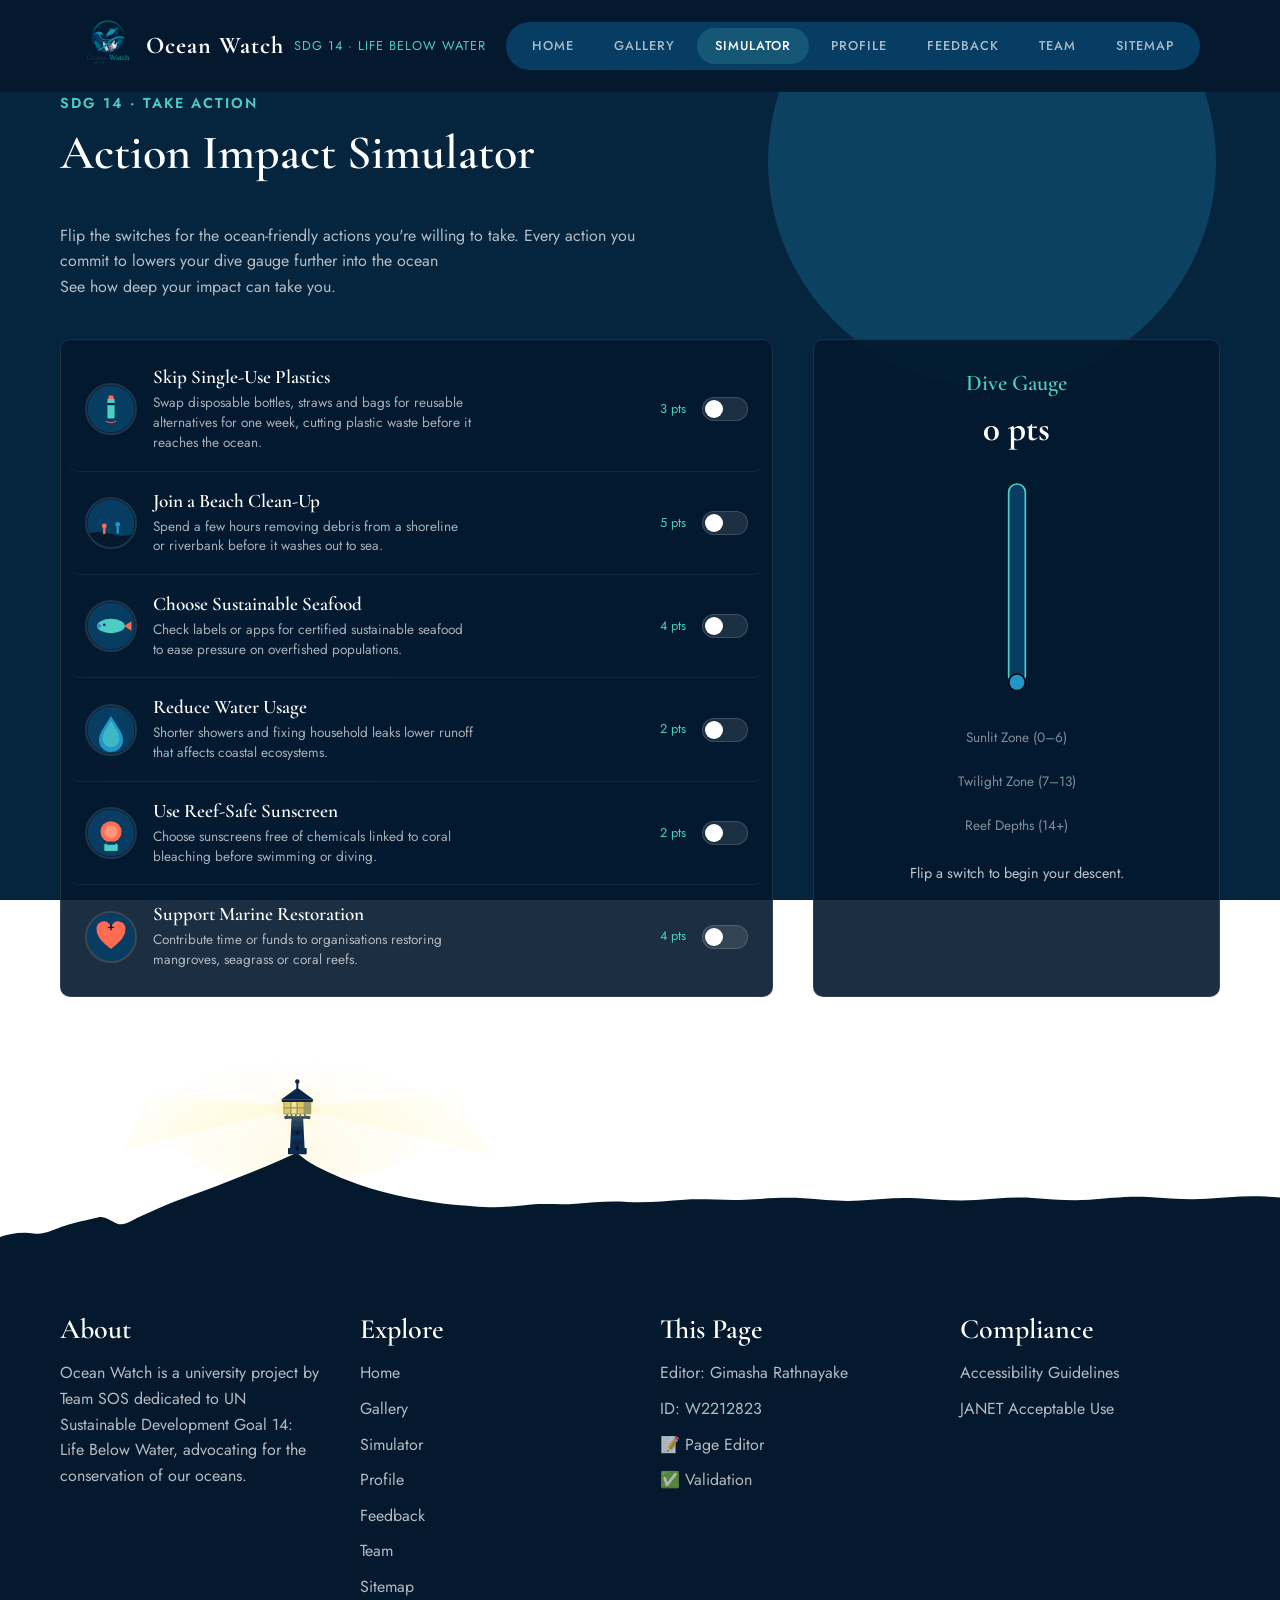
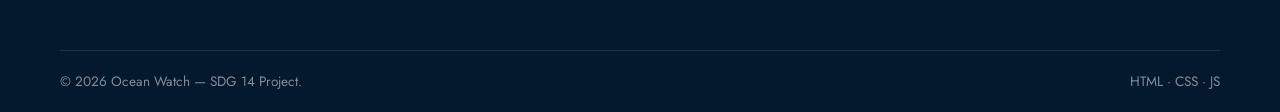
==== commit efffb842: "new changes" ====
--- a/ais.html
+++ b/ais.html
@@ -1,443 +1,672 @@
-<!DOCTYPE html>
+<!doctype html>
 <html lang="en">
-
-<head>
-    <meta charset="UTF-8">
-    <meta name="viewport" content="width=device-width, initial-scale=1.0">
+  <head>
+    <meta charset="UTF-8" />
+    <meta name="viewport" content="width=device-width, initial-scale=1.0" />
     <title>Action Impact Simulator | Ocean Watch — SDG 14</title>
-    <link rel="stylesheet" href="style.css">
+    <link rel="stylesheet" href="style.css" />
 
     <style>
-        /* CSS just for the simulator page — uses the colours/fonts
+      /* CSS just for the simulator page — uses the colours/fonts
            from style.css instead of redefining them */
 
-        /* switches between the 3 background SVGs as the score changes */
-        #depth-bg {
-            position: fixed;
-            inset: 0;
-            z-index: -1;
-            overflow: hidden;
+      /* switches between the 3 background SVGs as the score changes */
+      #depth-bg {
+        position: fixed;
+        inset: 0;
+        z-index: -1;
+        overflow: hidden;
+      }
+
+      #depth-bg svg {
+        position: absolute;
+        inset: 0;
+        width: 100%;
+        height: 100%;
+        opacity: 0;
+        transition: opacity 0.8s ease-in-out;
+      }
+
+      #depth-bg svg.zone-visible {
+        opacity: 1;
+      }
+
+      .simulator-intro p {
+        max-width: 60ch;
+      }
+
+      /* two column layout, switches left and gauge right, stacks on mobile */
+      .console-layout {
+        display: flex;
+        flex-wrap: wrap;
+        gap: 40px;
+        margin-top: 40px;
+      }
+
+      .console-layout .control-panel {
+        flex: 2 1 420px;
+      }
+
+      .console-layout .gauge-panel {
+        flex: 1 1 260px;
+      }
+
+      @media (max-width: 820px) {
+        .console-layout {
+          flex-direction: column;
         }
-
-        #depth-bg svg {
-            position: absolute;
-            inset: 0;
-            width: 100%;
-            height: 100%;
-            opacity: 0;
-            transition: opacity 0.8s ease-in-out;
+        .gauge-panel {
+          order: -1;
         }
-
-        #depth-bg svg.zone-visible {
-            opacity: 1;
-        }
-
-        .simulator-intro p {
-            max-width: 60ch;
-        }
-
-        /* two column layout, switches left and gauge right, stacks on mobile */
-        .console-layout {
-            display: flex;
-            flex-wrap: wrap;
-            gap: 40px;
-            margin-top: 40px;
-        }
-
-        .console-layout .control-panel {
-            flex: 2 1 420px;
-        }
-
-        .console-layout .gauge-panel {
-            flex: 1 1 260px;
-        }
-
-        @media (max-width: 820px) {
-            .console-layout { flex-direction: column; }
-            .gauge-panel { order: -1; }
-        }
-
-        /* panel that holds the 6 action switches */
-        .control-panel {
-            background: rgba(4, 25, 46, 0.9);
-            border: 1px solid rgba(255, 255, 255, 0.1);
-            border-radius: var(--radius);
-            padding: 8px;
-        }
-
-        .action-row {
-            display: flex;
-            align-items: center;
-            gap: 16px;
-            padding: 18px 16px;
-            border-bottom: 1px solid rgba(255, 255, 255, 0.06);
-            cursor: pointer;
-            border-radius: var(--radius);
-            transition: background var(--ease);
-        }
-
-        .action-row > div {
-            flex: 1 1 auto;
-            min-width: 140px;
-        }
-
-        .action-row:last-child { border-bottom: none; }
-        .action-row:hover { background: rgba(255, 255, 255, 0.03); }
-
-        .action-icon {
-            width: 52px;
-            height: 52px;
-            border-radius: 50%;
-            border: 2px solid rgba(255, 255, 255, 0.12);
-            flex-shrink: 0;
-            transition: border-color var(--ease);
-        }
-
-        .action-row.selected .action-icon { border-color: var(--coral); }
-
-        .action-row h2 {
-            font-size: 1.2rem;
-            margin-bottom: 4px;
-        }
-
-        .action-row p {
-            font-size: 0.85rem;
-            color: rgba(255, 255, 255, 0.65);
-            max-width: 40ch;
-            line-height: 1.45;
-        }
-
-        .action-row .points-tag {
-            font-size: 0.8rem;
-            color: var(--teal);
-            white-space: nowrap;
-            flex-shrink: 0;
-        }
-
-        /* on/off toggle switch style */
-        .lever {
-            width: 46px;
-            height: 24px;
-            border-radius: 100px;
-            background: rgba(255, 255, 255, 0.1);
-            border: 1px solid rgba(255, 255, 255, 0.15);
-            position: relative;
-            flex-shrink: 0;
-            transition: background var(--ease);
-        }
-
-        .lever::after {
-            content: "";
-            position: absolute;
-            top: 2px;
-            left: 2px;
-            width: 18px;
-            height: 18px;
-            border-radius: 50%;
-            background: #ffffff;
-            transition: transform var(--ease), background var(--ease);
-        }
-
-        .action-row.selected .lever {
-            background: rgba(255, 107, 83, 0.35);
-        }
-
-        .action-row.selected .lever::after {
-            transform: translateX(22px);
-            background: var(--coral);
-        }
-
-        .action-row:focus-visible {
-            outline: 2px solid var(--teal);
-            outline-offset: 3px;
-        }
-
-        /* dive gauge + score/message panel */
-        .gauge-panel {
-            background: rgba(4, 25, 46, 0.9);
-            border: 1px solid rgba(255, 255, 255, 0.1);
-            border-radius: var(--radius);
-            padding: 30px;
-            text-align: center;
-        }
-
-        .gauge-panel h2 { font-size: 1.4rem; margin-bottom: 4px; }
-
-        #gauge-score {
-            font-family: var(--font-display);
-            font-size: 2.2rem;
-            font-weight: 700;
-            color: #ffffff;
-            margin-bottom: 16px;
-        }
-
-        .gauge-zones {
-            display: flex;
-            flex-direction: column;
-            gap: 6px;
-            margin-top: 18px;
-            font-size: 0.85rem;
-        }
-
-        .gauge-zones div {
-            padding: 8px 10px;
-            border-radius: var(--radius);
-            color: rgba(255, 255, 255, 0.5);
-            transition: color var(--ease), background var(--ease);
-        }
-
-        .gauge-zones div.zone-active {
-            color: #ffffff;
-            background: rgba(78, 205, 196, 0.2);
-        }
-
-        #depth-message {
-            margin-top: 18px;
-            font-size: 0.9rem;
-            line-height: 1.55;
-            color: rgba(255, 255, 255, 0.75);
-        }
-        
+      }
+
+      /* panel that holds the 6 action switches */
+      .control-panel {
+        background: rgba(4, 25, 46, 0.9);
+        border: 1px solid rgba(255, 255, 255, 0.1);
+        border-radius: var(--radius);
+        padding: 8px;
+      }
+
+      .action-row {
+        display: flex;
+        align-items: center;
+        gap: 16px;
+        padding: 18px 16px;
+        border-bottom: 1px solid rgba(255, 255, 255, 0.06);
+        cursor: pointer;
+        border-radius: var(--radius);
+        transition: background var(--ease);
+      }
+
+      .action-row > div {
+        flex: 1 1 auto;
+        min-width: 140px;
+      }
+
+      .action-row:last-child {
+        border-bottom: none;
+      }
+      .action-row:hover {
+        background: rgba(255, 255, 255, 0.03);
+      }
+
+      .action-icon {
+        width: 52px;
+        height: 52px;
+        border-radius: 50%;
+        border: 2px solid rgba(255, 255, 255, 0.12);
+        flex-shrink: 0;
+        transition: border-color var(--ease);
+      }
+
+      .action-row.selected .action-icon {
+        border-color: var(--coral);
+      }
+
+      .action-row h2 {
+        font-size: 1.2rem;
+        margin-bottom: 4px;
+      }
+
+      .action-row p {
+        font-size: 0.85rem;
+        color: rgba(255, 255, 255, 0.65);
+        max-width: 40ch;
+        line-height: 1.45;
+      }
+
+      .action-row .points-tag {
+        font-size: 0.8rem;
+        color: var(--teal);
+        white-space: nowrap;
+        flex-shrink: 0;
+      }
+
+      /* on/off toggle switch style */
+      .lever {
+        width: 46px;
+        height: 24px;
+        border-radius: 100px;
+        background: rgba(255, 255, 255, 0.1);
+        border: 1px solid rgba(255, 255, 255, 0.15);
+        position: relative;
+        flex-shrink: 0;
+        transition: background var(--ease);
+      }
+
+      .lever::after {
+        content: "";
+        position: absolute;
+        top: 2px;
+        left: 2px;
+        width: 18px;
+        height: 18px;
+        border-radius: 50%;
+        background: #ffffff;
+        transition:
+          transform var(--ease),
+          background var(--ease);
+      }
+
+      .action-row.selected .lever {
+        background: rgba(255, 107, 83, 0.35);
+      }
+
+      .action-row.selected .lever::after {
+        transform: translateX(22px);
+        background: var(--coral);
+      }
+
+      .action-row:focus-visible {
+        outline: 2px solid var(--teal);
+        outline-offset: 3px;
+      }
+
+      /* dive gauge + score/message panel */
+      .gauge-panel {
+        background: rgba(4, 25, 46, 0.9);
+        border: 1px solid rgba(255, 255, 255, 0.1);
+        border-radius: var(--radius);
+        padding: 30px;
+        text-align: center;
+      }
+
+      .gauge-panel h2 {
+        font-size: 1.4rem;
+        margin-bottom: 4px;
+      }
+
+      #gauge-score {
+        font-family: var(--font-display);
+        font-size: 2.2rem;
+        font-weight: 700;
+        color: #ffffff;
+        margin-bottom: 16px;
+      }
+
+      .gauge-zones {
+        display: flex;
+        flex-direction: column;
+        gap: 6px;
+        margin-top: 18px;
+        font-size: 0.85rem;
+      }
+
+      .gauge-zones div {
+        padding: 8px 10px;
+        border-radius: var(--radius);
+        color: rgba(255, 255, 255, 0.5);
+        transition:
+          color var(--ease),
+          background var(--ease);
+      }
+
+      .gauge-zones div.zone-active {
+        color: #ffffff;
+        background: rgba(78, 205, 196, 0.2);
+      }
+
+      #depth-message {
+        margin-top: 18px;
+        font-size: 0.9rem;
+        line-height: 1.55;
+        color: rgba(255, 255, 255, 0.75);
+      }
     </style>
-</head>
-
-<body>
-
+  </head>
+
+  <body>
     <a href="#main-content" class="skip-link">Skip to main content</a>
 
     <div id="depth-bg" aria-hidden="true">
-        <!-- Sunlit Zone (low impact) -->
-        <svg id="bg-low" class="zone-visible" viewBox="0 0 800 600" preserveAspectRatio="xMidYMid slice" xmlns="http://www.w3.org/2000/svg">
-            <rect width="800" height="600" fill="#02070F" />
-            <rect width="800" height="600" fill="#083D63" opacity="0.55" />
-            <circle cx="620" cy="120" r="140" fill="#2196C9" opacity="0.25" />
-            <circle cx="150" cy="460" r="100" fill="#083D63" opacity="0.5" />
-        </svg>
-        <!-- Twilight Zone (medium impact) -->
-        <svg id="bg-medium" viewBox="0 0 800 600" preserveAspectRatio="xMidYMid slice" xmlns="http://www.w3.org/2000/svg">
-            <rect width="800" height="600" fill="#02070F" />
-            <rect width="800" height="600" fill="#04192E" opacity="0.7" />
-            <circle cx="200" cy="420" r="120" fill="#2196C9" opacity="0.3" />
-            <circle cx="640" cy="180" r="150" fill="#4ECDC4" opacity="0.2" />
-        </svg>
-        <!-- Reef Depths (high impact) -->
-        <svg id="bg-high" viewBox="0 0 800 600" preserveAspectRatio="xMidYMid slice" xmlns="http://www.w3.org/2000/svg">
-            <rect width="800" height="600" fill="#02070F" />
-            <rect width="800" height="600" fill="#083D63" opacity="0.6" />
-            <circle cx="150" cy="450" r="110" fill="#FF6B53" opacity="0.2" />
-            <circle cx="640" cy="170" r="150" fill="#4ECDC4" opacity="0.3" />
-            <circle cx="420" cy="340" r="90" fill="#2196C9" opacity="0.3" />
-        </svg>
+      <!-- Sunlit Zone (low impact) -->
+      <svg
+        id="bg-low"
+        class="zone-visible"
+        viewBox="0 0 800 600"
+        preserveAspectRatio="xMidYMid slice"
+        xmlns="http://www.w3.org/2000/svg"
+      >
+        <rect width="800" height="600" fill="#02070F" />
+        <rect width="800" height="600" fill="#083D63" opacity="0.55" />
+        <circle cx="620" cy="120" r="140" fill="#2196C9" opacity="0.25" />
+        <circle cx="150" cy="460" r="100" fill="#083D63" opacity="0.5" />
+      </svg>
+      <!-- Twilight Zone (medium impact) -->
+      <svg
+        id="bg-medium"
+        viewBox="0 0 800 600"
+        preserveAspectRatio="xMidYMid slice"
+        xmlns="http://www.w3.org/2000/svg"
+      >
+        <rect width="800" height="600" fill="#02070F" />
+        <rect width="800" height="600" fill="#04192E" opacity="0.7" />
+        <circle cx="200" cy="420" r="120" fill="#2196C9" opacity="0.3" />
+        <circle cx="640" cy="180" r="150" fill="#4ECDC4" opacity="0.2" />
+      </svg>
+      <!-- Reef Depths (high impact) -->
+      <svg
+        id="bg-high"
+        viewBox="0 0 800 600"
+        preserveAspectRatio="xMidYMid slice"
+        xmlns="http://www.w3.org/2000/svg"
+      >
+        <rect width="800" height="600" fill="#02070F" />
+        <rect width="800" height="600" fill="#083D63" opacity="0.6" />
+        <circle cx="150" cy="450" r="110" fill="#FF6B53" opacity="0.2" />
+        <circle cx="640" cy="170" r="150" fill="#4ECDC4" opacity="0.3" />
+        <circle cx="420" cy="340" r="90" fill="#2196C9" opacity="0.3" />
+      </svg>
     </div>
 
     <!-- Header: sticky, unmodified from shared template -->
     <header>
-        <div class="container">
-            <div class="header-inner">
-                <a href="index.html" class="site-logo" aria-label="Ocean Watch Home">
-                    <div class="logo-mark" aria-hidden="true">🌊</div>
-                    <span class="logo-name">Ocean Watch</span>
-                    <span class="logo-sub">SDG 14 · Life Below Water</span>
-                </a>
-
-                <nav aria-label="Main site navigation">
-                    <a href="home.html">Home</a>
-                    <a href="gallery.html">Gallery</a>
-                    <a href="ais.html" class="active" aria-current="page">Simulator</a>
-                    <a href="profile.html">Profile</a>
-                    <a href="feedback.html">Feedback</a>
-                    <a href="team.html">Team</a>
-                    <a href="sitemap.html">Sitemap</a>
-                </nav>
+      <div class="container">
+        <div class="header-inner">
+          <a href="splash.html" class="site-logo" aria-label="Ocean Watch Home">
+            <div class="logo-mark" aria-hidden="true">🌊</div>
+            <span class="logo-name">Ocean Watch</span>
+            <span class="logo-sub">SDG 14 · Life Below Water</span>
+          </a>
+
+          <nav aria-label="Main site navigation">
+            <a href="home.html">Home</a>
+            <a href="gallery.html">Gallery</a>
+            <a href="ais.html" class="active" aria-current="page">Simulator</a>
+            <a href="profile.html">Profile</a>
+            <a href="feedback.html">Feedback</a>
+            <a href="team.html">Team</a>
+            <a href="sitemap.html">Sitemap</a>
+          </nav>
+        </div>
+      </div>
+    </header>
+
+    <main id="main-content">
+      <!-- page content start -->
+
+      <section class="container simulator-intro">
+        <span class="section-label">SDG 14 · Take Action</span>
+        <h1 class="section-title">Action Impact Simulator</h1>
+        <p class="text-muted">
+          Flip the switches for the ocean-friendly actions you're willing to
+          take. Every action you commit to lowers your dive gauge further into
+          the ocean<br />
+          See how deep your impact can take you.
+        </p>
+
+        <div class="console-layout">
+          <!-- Six action cards, presented as toggle rows on a control panel -->
+          <section
+            class="control-panel"
+            aria-label="Ocean conservation actions"
+          >
+            <div
+              class="action-row"
+              tabindex="0"
+              role="switch"
+              aria-checked="false"
+              data-points="3"
+            >
+              <svg
+                class="action-icon"
+                viewBox="0 0 200 200"
+                role="img"
+                aria-labelledby="icon-plastic-title"
+                xmlns="http://www.w3.org/2000/svg"
+              >
+                <title id="icon-plastic-title">
+                  A reusable water bottle beside a cloth bag
+                </title>
+                <circle cx="100" cy="100" r="98" fill="#083D63" />
+                <rect
+                  x="85"
+                  y="55"
+                  width="30"
+                  height="85"
+                  rx="6"
+                  fill="#4ECDC4"
+                />
+                <rect
+                  x="90"
+                  y="44"
+                  width="20"
+                  height="14"
+                  rx="3"
+                  fill="#FF6B53"
+                />
+                <rect x="85" y="75" width="30" height="9" fill="#04192E" />
+                <path
+                  d="M78 150 q22 14 44 0"
+                  stroke="#FF6B53"
+                  stroke-width="4"
+                  fill="none"
+                />
+              </svg>
+              <div>
+                <h2>Skip Single-Use Plastics</h2>
+                <p>
+                  Swap disposable bottles, straws and bags for reusable
+                  alternatives for one week, cutting plastic waste before it
+                  reaches the ocean.
+                </p>
+              </div>
+              <span class="points-tag">3 pts</span>
+              <span class="lever" aria-hidden="true"></span>
             </div>
+
+            <div
+              class="action-row"
+              tabindex="0"
+              role="switch"
+              aria-checked="false"
+              data-points="5"
+            >
+              <svg
+                class="action-icon"
+                viewBox="0 0 200 200"
+                role="img"
+                aria-labelledby="icon-cleanup-title"
+                xmlns="http://www.w3.org/2000/svg"
+              >
+                <title id="icon-cleanup-title">
+                  Two volunteers collecting litter on a beach
+                </title>
+                <circle cx="100" cy="100" r="98" fill="#083D63" />
+                <path
+                  d="M2 145 q49 -18 98 0 t98 0 v55 h-196 z"
+                  fill="#04192E"
+                />
+                <circle cx="72" cy="112" r="10" fill="#FF6B53" />
+                <rect x="67" y="120" width="10" height="26" fill="#FF6B53" />
+                <circle cx="128" cy="106" r="10" fill="#2196C9" />
+                <rect x="123" y="114" width="10" height="30" fill="#2196C9" />
+              </svg>
+              <div>
+                <h2>Join a Beach Clean-Up</h2>
+                <p>
+                  Spend a few hours removing debris from a shoreline or
+                  riverbank before it washes out to sea.
+                </p>
+              </div>
+              <span class="points-tag">5 pts</span>
+              <span class="lever" aria-hidden="true"></span>
+            </div>
+
+            <div
+              class="action-row"
+              tabindex="0"
+              role="switch"
+              aria-checked="false"
+              data-points="4"
+            >
+              <svg
+                class="action-icon"
+                viewBox="0 0 200 200"
+                role="img"
+                aria-labelledby="icon-seafood-title"
+                xmlns="http://www.w3.org/2000/svg"
+              >
+                <title id="icon-seafood-title">
+                  A fish and a shrimp representing sustainable seafood
+                </title>
+                <circle cx="100" cy="100" r="98" fill="#083D63" />
+                <ellipse cx="100" cy="100" rx="58" ry="30" fill="#4ECDC4" />
+                <path d="M155 100 l30 -20 v40 z" fill="#FF6B53" />
+                <circle cx="72" cy="95" r="5" fill="#04192E" />
+                <path d="M62 100 q-18 -18 -18 0 q0 18 18 0" fill="#2196C9" />
+              </svg>
+              <div>
+                <h2>Choose Sustainable Seafood</h2>
+                <p>
+                  Check labels or apps for certified sustainable seafood to ease
+                  pressure on overfished populations.
+                </p>
+              </div>
+              <span class="points-tag">4 pts</span>
+              <span class="lever" aria-hidden="true"></span>
+            </div>
+
+            <div
+              class="action-row"
+              tabindex="0"
+              role="switch"
+              aria-checked="false"
+              data-points="2"
+            >
+              <svg
+                class="action-icon"
+                viewBox="0 0 200 200"
+                role="img"
+                aria-labelledby="icon-water-title"
+                xmlns="http://www.w3.org/2000/svg"
+              >
+                <title id="icon-water-title">A single water droplet</title>
+                <circle cx="100" cy="100" r="98" fill="#083D63" />
+                <path
+                  d="M100 42 C130 92 150 112 150 142 a50 50 0 0 1 -100 0 C50 112 70 92 100 42 Z"
+                  fill="#2196C9"
+                />
+                <path
+                  d="M100 62 C120 96 135 112 135 137 a35 35 0 0 1 -70 0 C65 112 80 96 100 62 Z"
+                  fill="#4ECDC4"
+                  opacity="0.65"
+                />
+              </svg>
+              <div>
+                <h2>Reduce Water Usage</h2>
+                <p>
+                  Shorter showers and fixing household leaks lower runoff that
+                  affects coastal ecosystems.
+                </p>
+              </div>
+              <span class="points-tag">2 pts</span>
+              <span class="lever" aria-hidden="true"></span>
+            </div>
+
+            <div
+              class="action-row"
+              tabindex="0"
+              role="switch"
+              aria-checked="false"
+              data-points="2"
+            >
+              <svg
+                class="action-icon"
+                viewBox="0 0 200 200"
+                role="img"
+                aria-labelledby="icon-sunscreen-title"
+                xmlns="http://www.w3.org/2000/svg"
+              >
+                <title id="icon-sunscreen-title">
+                  A bottle of reef-safe sunscreen
+                </title>
+                <circle cx="100" cy="100" r="98" fill="#083D63" />
+                <circle cx="100" cy="95" r="44" fill="#FF6B53" />
+                <circle cx="100" cy="95" r="28" fill="#FF9478" />
+                <rect
+                  x="72"
+                  y="145"
+                  width="56"
+                  height="30"
+                  rx="5"
+                  fill="#4ECDC4"
+                />
+                <rect
+                  x="82"
+                  y="135"
+                  width="36"
+                  height="14"
+                  rx="3"
+                  fill="#083D63"
+                />
+              </svg>
+              <div>
+                <h2>Use Reef-Safe Sunscreen</h2>
+                <p>
+                  Choose sunscreens free of chemicals linked to coral bleaching
+                  before swimming or diving.
+                </p>
+              </div>
+              <span class="points-tag">2 pts</span>
+              <span class="lever" aria-hidden="true"></span>
+            </div>
+
+            <div
+              class="action-row"
+              tabindex="0"
+              role="switch"
+              aria-checked="false"
+              data-points="4"
+            >
+              <svg
+                class="action-icon"
+                viewBox="0 0 200 200"
+                role="img"
+                aria-labelledby="icon-donate-title"
+                xmlns="http://www.w3.org/2000/svg"
+              >
+                <title id="icon-donate-title">
+                  A heart icon representing marine conservation support
+                </title>
+                <circle cx="100" cy="100" r="98" fill="#083D63" />
+                <path
+                  d="M100 150 C60 120 40 95 40 70 a30 30 0 0 1 60 -10 a30 30 0 0 1 60 10 c0 25 -20 50 -60 80 Z"
+                  fill="#FF6B53"
+                />
+                <path
+                  d="M100 70 v-20 M90 60 h20"
+                  stroke="#04192E"
+                  stroke-width="6"
+                  stroke-linecap="round"
+                />
+              </svg>
+              <div>
+                <h2>Support Marine Restoration</h2>
+                <p>
+                  Contribute time or funds to organisations restoring mangroves,
+                  seagrass or coral reefs.
+                </p>
+              </div>
+              <span class="points-tag">4 pts</span>
+              <span class="lever" aria-hidden="true"></span>
+            </div>
+          </section>
+
+          <!-- Depth gauge instrument + feedback summary -->
+          <aside class="gauge-panel" aria-live="polite">
+            <h2 class="text-teal">Dive Gauge</h2>
+            <div id="gauge-score">0 pts</div>
+
+            <svg
+              viewBox="0 0 120 260"
+              width="100"
+              height="220"
+              role="img"
+              aria-hidden="true"
+            >
+              <rect
+                x="50"
+                y="10"
+                width="20"
+                height="240"
+                rx="10"
+                fill="#083D63"
+                stroke="#4ECDC4"
+                stroke-width="2"
+              />
+              <rect
+                id="gauge-fill"
+                x="52"
+                y="248"
+                width="16"
+                height="0"
+                rx="8"
+                fill="#FF6B53"
+              />
+              <circle
+                id="gauge-bell"
+                cx="60"
+                cy="248"
+                r="10"
+                fill="#2196C9"
+                stroke="#02070F"
+                stroke-width="2"
+              />
+            </svg>
+
+            <div class="gauge-zones">
+              <div id="zone-low">Sunlit Zone (0–6)</div>
+              <div id="zone-medium">Twilight Zone (7–13)</div>
+              <div id="zone-high">Reef Depths (14+)</div>
+            </div>
+
+            <p id="depth-message">Flip a switch to begin your descent.</p>
+            <p class="sr-only" id="depth-level-announce"></p>
+          </aside>
         </div>
-    </header>
-
-    <main id="main-content">
-        <!-- page content start -->
-
-        <section class="container simulator-intro">
-            <span class="section-label">SDG 14 · Take Action</span>
-            <h1 class="section-title">Action Impact Simulator</h1>
-            <p class="text-muted">Flip the switches for the ocean-friendly actions you're willing to
-                take. Every action you commit to lowers your dive gauge further into the ocean<br>
-                See how deep your impact can take you.</p>
-
-            <div class="console-layout">
-
-                <!-- Six action cards, presented as toggle rows on a control panel -->
-                <section class="control-panel" aria-label="Ocean conservation actions">
-
-                    <div class="action-row" tabindex="0" role="switch" aria-checked="false" data-points="3">
-                        <svg class="action-icon" viewBox="0 0 200 200" role="img" aria-labelledby="icon-plastic-title" xmlns="http://www.w3.org/2000/svg">
-                            <title id="icon-plastic-title">A reusable water bottle beside a cloth bag</title>
-                            <circle cx="100" cy="100" r="98" fill="#083D63" />
-                            <rect x="85" y="55" width="30" height="85" rx="6" fill="#4ECDC4" />
-                            <rect x="90" y="44" width="20" height="14" rx="3" fill="#FF6B53" />
-                            <rect x="85" y="75" width="30" height="9" fill="#04192E" />
-                            <path d="M78 150 q22 14 44 0" stroke="#FF6B53" stroke-width="4" fill="none" />
-                        </svg>
-                        <div>
-                            <h2>Skip Single-Use Plastics</h2>
-                            <p>Swap disposable bottles, straws and bags for reusable alternatives for
-                                one week, cutting plastic waste before it reaches the ocean.</p>
-                        </div>
-                        <span class="points-tag">3 pts</span>
-                        <span class="lever" aria-hidden="true"></span>
-                    </div>
-
-                    <div class="action-row" tabindex="0" role="switch" aria-checked="false" data-points="5">
-                        <svg class="action-icon" viewBox="0 0 200 200" role="img" aria-labelledby="icon-cleanup-title" xmlns="http://www.w3.org/2000/svg">
-                            <title id="icon-cleanup-title">Two volunteers collecting litter on a beach</title>
-                            <circle cx="100" cy="100" r="98" fill="#083D63" />
-                            <path d="M2 145 q49 -18 98 0 t98 0 v55 h-196 z" fill="#04192E" />
-                            <circle cx="72" cy="112" r="10" fill="#FF6B53" />
-                            <rect x="67" y="120" width="10" height="26" fill="#FF6B53" />
-                            <circle cx="128" cy="106" r="10" fill="#2196C9" />
-                            <rect x="123" y="114" width="10" height="30" fill="#2196C9" />
-                        </svg>
-                        <div>
-                            <h2>Join a Beach Clean-Up</h2>
-                            <p>Spend a few hours removing debris from a shoreline or riverbank before
-                                it washes out to sea.</p>
-                        </div>
-                        <span class="points-tag">5 pts</span>
-                        <span class="lever" aria-hidden="true"></span>
-                    </div>
-
-                    <div class="action-row" tabindex="0" role="switch" aria-checked="false" data-points="4">
-                        <svg class="action-icon" viewBox="0 0 200 200" role="img" aria-labelledby="icon-seafood-title" xmlns="http://www.w3.org/2000/svg">
-                            <title id="icon-seafood-title">A fish and a shrimp representing sustainable seafood</title>
-                            <circle cx="100" cy="100" r="98" fill="#083D63" />
-                            <ellipse cx="100" cy="100" rx="58" ry="30" fill="#4ECDC4" />
-                            <path d="M155 100 l30 -20 v40 z" fill="#FF6B53" />
-                            <circle cx="72" cy="95" r="5" fill="#04192E" />
-                            <path d="M62 100 q-18 -18 -18 0 q0 18 18 0" fill="#2196C9" />
-                        </svg>
-                        <div>
-                            <h2>Choose Sustainable Seafood</h2>
-                            <p>Check labels or apps for certified sustainable seafood to ease pressure
-                                on overfished populations.</p>
-                        </div>
-                        <span class="points-tag">4 pts</span>
-                        <span class="lever" aria-hidden="true"></span>
-                    </div>
-
-                    <div class="action-row" tabindex="0" role="switch" aria-checked="false" data-points="2">
-                        <svg class="action-icon" viewBox="0 0 200 200" role="img" aria-labelledby="icon-water-title" xmlns="http://www.w3.org/2000/svg">
-                            <title id="icon-water-title">A single water droplet</title>
-                            <circle cx="100" cy="100" r="98" fill="#083D63" />
-                            <path d="M100 42 C130 92 150 112 150 142 a50 50 0 0 1 -100 0 C50 112 70 92 100 42 Z" fill="#2196C9" />
-                            <path d="M100 62 C120 96 135 112 135 137 a35 35 0 0 1 -70 0 C65 112 80 96 100 62 Z" fill="#4ECDC4" opacity="0.65" />
-                        </svg>
-                        <div>
-                            <h2>Reduce Water Usage</h2>
-                            <p>Shorter showers and fixing household leaks lower runoff that affects
-                                coastal ecosystems.</p>
-                        </div>
-                        <span class="points-tag">2 pts</span>
-                        <span class="lever" aria-hidden="true"></span>
-                    </div>
-
-                    <div class="action-row" tabindex="0" role="switch" aria-checked="false" data-points="2">
-                        <svg class="action-icon" viewBox="0 0 200 200" role="img" aria-labelledby="icon-sunscreen-title" xmlns="http://www.w3.org/2000/svg">
-                            <title id="icon-sunscreen-title">A bottle of reef-safe sunscreen</title>
-                            <circle cx="100" cy="100" r="98" fill="#083D63" />
-                            <circle cx="100" cy="95" r="44" fill="#FF6B53" />
-                            <circle cx="100" cy="95" r="28" fill="#FF9478" />
-                            <rect x="72" y="145" width="56" height="30" rx="5" fill="#4ECDC4" />
-                            <rect x="82" y="135" width="36" height="14" rx="3" fill="#083D63" />
-                        </svg>
-                        <div>
-                            <h2>Use Reef-Safe Sunscreen</h2>
-                            <p>Choose sunscreens free of chemicals linked to coral bleaching before
-                                swimming or diving.</p>
-                        </div>
-                        <span class="points-tag">2 pts</span>
-                        <span class="lever" aria-hidden="true"></span>
-                    </div>
-
-                    <div class="action-row" tabindex="0" role="switch" aria-checked="false" data-points="4">
-                        <svg class="action-icon" viewBox="0 0 200 200" role="img" aria-labelledby="icon-donate-title" xmlns="http://www.w3.org/2000/svg">
-                            <title id="icon-donate-title">A heart icon representing marine conservation support</title>
-                            <circle cx="100" cy="100" r="98" fill="#083D63" />
-                            <path d="M100 150 C60 120 40 95 40 70 a30 30 0 0 1 60 -10 a30 30 0 0 1 60 10 c0 25 -20 50 -60 80 Z" fill="#FF6B53" />
-                            <path d="M100 70 v-20 M90 60 h20" stroke="#04192E" stroke-width="6" stroke-linecap="round" />
-                        </svg>
-                        <div>
-                            <h2>Support Marine Restoration</h2>
-                            <p>Contribute time or funds to organisations restoring mangroves, seagrass
-                                or coral reefs.</p>
-                        </div>
-                        <span class="points-tag">4 pts</span>
-                        <span class="lever" aria-hidden="true"></span>
-                    </div>
-
-                </section>
-
-                <!-- Depth gauge instrument + feedback summary -->
-                <aside class="gauge-panel" aria-live="polite">
-                    <h2 class="text-teal">Dive Gauge</h2>
-                    <div id="gauge-score">0 pts</div>
-
-                    <svg viewBox="0 0 120 260" width="100" height="220" role="img" aria-hidden="true">
-                        <rect x="50" y="10" width="20" height="240" rx="10" fill="#083D63" stroke="#4ECDC4" stroke-width="2" />
-                        <rect id="gauge-fill" x="52" y="248" width="16" height="0" rx="8" fill="#FF6B53" />
-                        <circle id="gauge-bell" cx="60" cy="248" r="10" fill="#2196C9" stroke="#02070F" stroke-width="2" />
-                    </svg>
-
-                    <div class="gauge-zones">
-                        <div id="zone-low">Sunlit Zone (0–6)</div>
-                        <div id="zone-medium">Twilight Zone (7–13)</div>
-                        <div id="zone-high">Reef Depths (14+)</div>
-                    </div>
-
-                    <p id="depth-message">Flip a switch to begin your descent.</p>
-                    <p class="sr-only" id="depth-level-announce"></p>
-                </aside>
-
-            </div>
-        </section>
-
-        <!-- page content end -->
+      </section>
+
+      <!-- page content end -->
     </main>
 
     <!-- ======= Rocky Cliff + Lighthouse SVG Divider (DO NOT MODIFY) ======= -->
     <div class="footer-cliff-wrap" aria-hidden="true">
-        <svg xmlns="http://www.w3.org/2000/svg" viewBox="0 0 1440 300" class="footer-cliff-svg"
-            preserveAspectRatio="xMinYMax slice">
-            <defs>
-                <filter id="beacon-glow" x="-120%" y="-120%" width="340%" height="340%">
-                    <feGaussianBlur stdDeviation="5" result="b1" />
-                    <feGaussianBlur stdDeviation="12" result="b2" />
-                    <feMerge>
-                        <feMergeNode in="b2" />
-                        <feMergeNode in="b1" />
-                        <feMergeNode in="SourceGraphic" />
-                    </feMerge>
-                </filter>
-                <radialGradient id="sky-glow" cx="50%" cy="80%" r="60%">
-                    <stop offset="0%" stop-color="#FFE57F" stop-opacity="0.18" />
-                    <stop offset="100%" stop-color="#FFE57F" stop-opacity="0" />
-                </radialGradient>
-                <linearGradient id="beam-l" x1="100%" y1="50%" x2="0%" y2="0%">
-                    <stop offset="0%" stop-color="#FFF9C4" stop-opacity="0.55" />
-                    <stop offset="100%" stop-color="#FFF9C4" stop-opacity="0" />
-                </linearGradient>
-                <linearGradient id="beam-r" x1="0%" y1="50%" x2="100%" y2="0%">
-                    <stop offset="0%" stop-color="#FFF9C4" stop-opacity="0.45" />
-                    <stop offset="100%" stop-color="#FFF9C4" stop-opacity="0" />
-                </linearGradient>
-            </defs>
-
-            <g transform="translate(0, 112)">
-                <ellipse cx="334" cy="22" rx="160" ry="90" fill="url(#sky-glow)" />
-                <polygon class="lh-beam-l" points="334,24 168,8 140,72" fill="url(#beam-l)" />
-                <polygon class="lh-beam-r" points="334,24 510,8 555,78" fill="url(#beam-r)" />
-            </g>
-
-            <g transform="translate(0, 150) scale(1, 0.5)">
-                <path fill="#04192E" d="
+      <svg
+        xmlns="http://www.w3.org/2000/svg"
+        viewBox="0 0 1440 300"
+        class="footer-cliff-svg"
+        preserveAspectRatio="xMinYMax slice"
+      >
+        <defs>
+          <filter
+            id="beacon-glow"
+            x="-120%"
+            y="-120%"
+            width="340%"
+            height="340%"
+          >
+            <feGaussianBlur stdDeviation="5" result="b1" />
+            <feGaussianBlur stdDeviation="12" result="b2" />
+            <feMerge>
+              <feMergeNode in="b2" />
+              <feMergeNode in="b1" />
+              <feMergeNode in="SourceGraphic" />
+            </feMerge>
+          </filter>
+          <radialGradient id="sky-glow" cx="50%" cy="80%" r="60%">
+            <stop offset="0%" stop-color="#FFE57F" stop-opacity="0.18" />
+            <stop offset="100%" stop-color="#FFE57F" stop-opacity="0" />
+          </radialGradient>
+          <linearGradient id="beam-l" x1="100%" y1="50%" x2="0%" y2="0%">
+            <stop offset="0%" stop-color="#FFF9C4" stop-opacity="0.55" />
+            <stop offset="100%" stop-color="#FFF9C4" stop-opacity="0" />
+          </linearGradient>
+          <linearGradient id="beam-r" x1="0%" y1="50%" x2="100%" y2="0%">
+            <stop offset="0%" stop-color="#FFF9C4" stop-opacity="0.45" />
+            <stop offset="100%" stop-color="#FFF9C4" stop-opacity="0" />
+          </linearGradient>
+        </defs>
+
+        <g transform="translate(0, 112)">
+          <ellipse cx="334" cy="22" rx="160" ry="90" fill="url(#sky-glow)" />
+          <polygon
+            class="lh-beam-l"
+            points="334,24 168,8 140,72"
+            fill="url(#beam-l)"
+          />
+          <polygon
+            class="lh-beam-r"
+            points="334,24 510,8 555,78"
+            fill="url(#beam-r)"
+          />
+        </g>
+
+        <g transform="translate(0, 150) scale(1, 0.5)">
+          <path
+            fill="#04192E"
+            d="
           M 0 300 L 0 264
           C 10 258,22 252,38 256  C 52 259,60 246,74 238
           C 86 231,96 226,110 220 C 118 216,124 228,132 234
@@ -465,201 +694,380 @@
           C 1314 177,1336 181,1358 178
           C 1378 175,1400 170,1424 173
           L 1440 175 L 1440 300 Z
-        " />
-            </g>
-
-            <g transform="translate(0, 112)">
-                <rect x="324" y="70" width="21" height="7" rx="1" fill="#0A2545" />
-                <polygon points="326,76 343,76 341,36 328,36" fill="#0C2D52" />
-                <rect x="328" y="42" width="12" height="3.5" rx="0.3" fill="#0F3560" opacity="0.9" />
-                <rect x="328" y="49" width="12" height="3.5" rx="0.3" fill="#0A2545" opacity="0.9" />
-                <rect x="328" y="56" width="12" height="3.5" rx="0.3" fill="#0F3560" opacity="0.9" />
-                <rect x="328" y="63" width="12" height="3.5" rx="0.3" fill="#0A2545" opacity="0.9" />
-                <rect x="332.5" y="67" width="4" height="6" rx="2" fill="#061830" />
-                <circle cx="334.5" cy="53" r="2.2" fill="#061830" />
-                <line x1="321" y1="37" x2="325" y2="34" stroke="#0A2545" stroke-width="1.5" />
-                <line x1="348" y1="37" x2="344" y2="34" stroke="#0A2545" stroke-width="1.5" />
-                <rect x="320" y="34" width="29" height="3" rx="0.5" fill="#0A2545" />
-                <rect x="322" y="28" width="1.8" height="7" fill="#0C2D52" />
-                <rect x="327" y="28" width="1.8" height="7" fill="#0C2D52" />
-                <rect x="332" y="28" width="1.8" height="7" fill="#0C2D52" />
-                <rect x="337" y="28" width="1.8" height="7" fill="#0C2D52" />
-                <rect x="342" y="28" width="1.8" height="7" fill="#0C2D52" />
-                <rect x="321" y="28" width="23" height="1.8" fill="#0A2545" />
-                <rect x="319" y="17" width="31" height="15" rx="1.5" fill="#0C2D52" />
-                <line x1="327" y1="17" x2="327" y2="32" stroke="#0A2545" stroke-width="1.2" />
-                <line x1="334.5" y1="17" x2="334.5" y2="32" stroke="#0A2545" stroke-width="1.2" />
-                <line x1="342" y1="17" x2="342" y2="32" stroke="#0A2545" stroke-width="1.2" />
-                <line x1="319" y1="24.5" x2="350" y2="24.5" stroke="#0A2545" stroke-width="0.9" />
-                <rect class="lh-glass" x="320" y="18" width="6.5" height="6" fill="#FFCA28" opacity="0.75" />
-                <rect class="lh-glass" x="328" y="18" width="5.5" height="6" fill="#FFF9C4" opacity="0.90" />
-                <rect class="lh-glass" x="335" y="18" width="6.5" height="6" fill="#FFCA28" opacity="0.75" />
-                <rect class="lh-glass" x="320" y="25.5" width="6.5" height="5.5" fill="#FFCA28" opacity="0.70" />
-                <rect class="lh-glass" x="328" y="25.5" width="5.5" height="5.5" fill="#FFF9C4" opacity="0.85" />
-                <rect class="lh-glass" x="335" y="25.5" width="6.5" height="5.5" fill="#FFCA28" opacity="0.70" />
-                <rect class="lh-glow" x="319" y="17" width="31" height="15" rx="1.5" fill="#FFE57F" opacity="0.6"
-                    filter="url(#beacon-glow)" />
-                <rect x="317" y="15.5" width="35" height="2.5" rx="0.5" fill="#0A2545" />
-                <polygon points="316,15.5 353,15.5 334.5,2" fill="#0A2545" />
-                <line x1="334.5" y1="2" x2="326" y2="15.5" stroke="#0C2D52" stroke-width="0.8" opacity="0.5" />
-                <line x1="334.5" y1="2" x2="343" y2="15.5" stroke="#0C2D52" stroke-width="0.8" opacity="0.5" />
-                <line x1="334.5" y1="2" x2="334.5" y2="-4" stroke="#0A2545" stroke-width="2.2" stroke-linecap="round" />
-                <circle cx="334.5" cy="-5" r="2.5" fill="#0A2545" />
-            </g>
-
-            <circle cx="3" cy="-0.4" r="1" fill="#061830" opacity="0.7" />
-        </svg>
+        "
+          />
+        </g>
+
+        <g transform="translate(0, 112)">
+          <rect x="324" y="70" width="21" height="7" rx="1" fill="#0A2545" />
+          <polygon points="326,76 343,76 341,36 328,36" fill="#0C2D52" />
+          <rect
+            x="328"
+            y="42"
+            width="12"
+            height="3.5"
+            rx="0.3"
+            fill="#0F3560"
+            opacity="0.9"
+          />
+          <rect
+            x="328"
+            y="49"
+            width="12"
+            height="3.5"
+            rx="0.3"
+            fill="#0A2545"
+            opacity="0.9"
+          />
+          <rect
+            x="328"
+            y="56"
+            width="12"
+            height="3.5"
+            rx="0.3"
+            fill="#0F3560"
+            opacity="0.9"
+          />
+          <rect
+            x="328"
+            y="63"
+            width="12"
+            height="3.5"
+            rx="0.3"
+            fill="#0A2545"
+            opacity="0.9"
+          />
+          <rect x="332.5" y="67" width="4" height="6" rx="2" fill="#061830" />
+          <circle cx="334.5" cy="53" r="2.2" fill="#061830" />
+          <line
+            x1="321"
+            y1="37"
+            x2="325"
+            y2="34"
+            stroke="#0A2545"
+            stroke-width="1.5"
+          />
+          <line
+            x1="348"
+            y1="37"
+            x2="344"
+            y2="34"
+            stroke="#0A2545"
+            stroke-width="1.5"
+          />
+          <rect x="320" y="34" width="29" height="3" rx="0.5" fill="#0A2545" />
+          <rect x="322" y="28" width="1.8" height="7" fill="#0C2D52" />
+          <rect x="327" y="28" width="1.8" height="7" fill="#0C2D52" />
+          <rect x="332" y="28" width="1.8" height="7" fill="#0C2D52" />
+          <rect x="337" y="28" width="1.8" height="7" fill="#0C2D52" />
+          <rect x="342" y="28" width="1.8" height="7" fill="#0C2D52" />
+          <rect x="321" y="28" width="23" height="1.8" fill="#0A2545" />
+          <rect x="319" y="17" width="31" height="15" rx="1.5" fill="#0C2D52" />
+          <line
+            x1="327"
+            y1="17"
+            x2="327"
+            y2="32"
+            stroke="#0A2545"
+            stroke-width="1.2"
+          />
+          <line
+            x1="334.5"
+            y1="17"
+            x2="334.5"
+            y2="32"
+            stroke="#0A2545"
+            stroke-width="1.2"
+          />
+          <line
+            x1="342"
+            y1="17"
+            x2="342"
+            y2="32"
+            stroke="#0A2545"
+            stroke-width="1.2"
+          />
+          <line
+            x1="319"
+            y1="24.5"
+            x2="350"
+            y2="24.5"
+            stroke="#0A2545"
+            stroke-width="0.9"
+          />
+          <rect
+            class="lh-glass"
+            x="320"
+            y="18"
+            width="6.5"
+            height="6"
+            fill="#FFCA28"
+            opacity="0.75"
+          />
+          <rect
+            class="lh-glass"
+            x="328"
+            y="18"
+            width="5.5"
+            height="6"
+            fill="#FFF9C4"
+            opacity="0.90"
+          />
+          <rect
+            class="lh-glass"
+            x="335"
+            y="18"
+            width="6.5"
+            height="6"
+            fill="#FFCA28"
+            opacity="0.75"
+          />
+          <rect
+            class="lh-glass"
+            x="320"
+            y="25.5"
+            width="6.5"
+            height="5.5"
+            fill="#FFCA28"
+            opacity="0.70"
+          />
+          <rect
+            class="lh-glass"
+            x="328"
+            y="25.5"
+            width="5.5"
+            height="5.5"
+            fill="#FFF9C4"
+            opacity="0.85"
+          />
+          <rect
+            class="lh-glass"
+            x="335"
+            y="25.5"
+            width="6.5"
+            height="5.5"
+            fill="#FFCA28"
+            opacity="0.70"
+          />
+          <rect
+            class="lh-glow"
+            x="319"
+            y="17"
+            width="31"
+            height="15"
+            rx="1.5"
+            fill="#FFE57F"
+            opacity="0.6"
+            filter="url(#beacon-glow)"
+          />
+          <rect
+            x="317"
+            y="15.5"
+            width="35"
+            height="2.5"
+            rx="0.5"
+            fill="#0A2545"
+          />
+          <polygon points="316,15.5 353,15.5 334.5,2" fill="#0A2545" />
+          <line
+            x1="334.5"
+            y1="2"
+            x2="326"
+            y2="15.5"
+            stroke="#0C2D52"
+            stroke-width="0.8"
+            opacity="0.5"
+          />
+          <line
+            x1="334.5"
+            y1="2"
+            x2="343"
+            y2="15.5"
+            stroke="#0C2D52"
+            stroke-width="0.8"
+            opacity="0.5"
+          />
+          <line
+            x1="334.5"
+            y1="2"
+            x2="334.5"
+            y2="-4"
+            stroke="#0A2545"
+            stroke-width="2.2"
+            stroke-linecap="round"
+          />
+          <circle cx="334.5" cy="-5" r="2.5" fill="#0A2545" />
+        </g>
+
+        <circle cx="3" cy="-0.4" r="1" fill="#061830" opacity="0.7" />
+      </svg>
     </div>
     <!-- ======= End SVG Divider ======= -->
 
     <footer>
-        <div class="container">
-            <div class="footer-grid">
-
-                <div class="footer-col">
-                    <h3>About</h3>
-                    <p class="text-muted">Ocean Watch is a university project by Team SOS dedicated to UN Sustainable
-                        Development Goal 14: Life Below Water, advocating for the conservation of our oceans.</p>
-                </div>
-
-                <div class="footer-col">
-                    <h3>Explore</h3>
-                    <ul>
-                        <li><a href="home.html">Home</a></li>
-                        <li><a href="gallery.html">Gallery</a></li>
-                        <li><a href="ais.html">Simulator</a></li>
-                        <li><a href="profile.html">Profile</a></li>
-                        <li><a href="feedback.html">Feedback</a></li>
-                        <li><a href="team.html">Team</a></li>
-                        <li><a href="sitemap.html">Sitemap</a></li>
-                    </ul>
-                </div>
-
-                <div class="footer-col">
-                    <h3>This Page</h3>
-                    <ul>
-                        <li class="text-muted">Editor: Gimasha Rathnayake</li>
-                        <li class="text-muted">ID: W2212823</li>
-                        <li><a href="pageEditor_ST2.html">📝 Page Editor</a></li>
-                        <li><a href="validation_ST2.html">✅ Validation</a></li>
-                    </ul>
-                </div>
-
-                <div class="footer-col">
-                    <h3>Compliance</h3>
-                    <ul>
-                        <li><a href="https://www.w3.org/WAI/fundamentals/accessibility-intro/" target="_blank"
-                                rel="noopener noreferrer">Accessibility Guidelines</a></li>
-                        <li><a href="https://community.jisc.ac.uk/library/acceptable-use-policy" target="_blank"
-                                rel="noopener noreferrer">JANET Acceptable Use</a></li>
-                    </ul>
-                </div>
-
-            </div>
-
-            <hr class="footer-divider">
-
-            <div class="footer-bottom">
-                <div>&copy; 2026 Ocean Watch — SDG 14 Project.</div>
-                <div>HTML &middot; CSS &middot; JS</div>
-            </div>
+      <div class="container">
+        <div class="footer-grid">
+          <div class="footer-col">
+            <h3>About</h3>
+            <p class="text-muted">
+              Ocean Watch is a university project by Team SOS dedicated to UN
+              Sustainable Development Goal 14: Life Below Water, advocating for
+              the conservation of our oceans.
+            </p>
+          </div>
+
+          <div class="footer-col">
+            <h3>Explore</h3>
+            <ul>
+              <li><a href="home.html">Home</a></li>
+              <li><a href="gallery.html">Gallery</a></li>
+              <li><a href="ais.html">Simulator</a></li>
+              <li><a href="profile.html">Profile</a></li>
+              <li><a href="feedback.html">Feedback</a></li>
+              <li><a href="team.html">Team</a></li>
+              <li><a href="sitemap.html">Sitemap</a></li>
+            </ul>
+          </div>
+
+          <div class="footer-col">
+            <h3>This Page</h3>
+            <ul>
+              <li class="text-muted">Editor: Gimasha Rathnayake</li>
+              <li class="text-muted">ID: W2212823</li>
+              <li><a href="pageEditor_ST2.html">📝 Page Editor</a></li>
+              <li><a href="validation_ST2.html">✅ Validation</a></li>
+            </ul>
+          </div>
+
+          <div class="footer-col">
+            <h3>Compliance</h3>
+            <ul>
+              <li>
+                <a
+                  href="https://www.w3.org/WAI/fundamentals/accessibility-intro/"
+                  target="_blank"
+                  rel="noopener noreferrer"
+                  >Accessibility Guidelines</a
+                >
+              </li>
+              <li>
+                <a
+                  href="https://community.jisc.ac.uk/library/acceptable-use-policy"
+                  target="_blank"
+                  rel="noopener noreferrer"
+                  >JANET Acceptable Use</a
+                >
+              </li>
+            </ul>
+          </div>
         </div>
+
+        <hr class="footer-divider" />
+
+        <div class="footer-bottom">
+          <div>&copy; 2026 Ocean Watch — SDG 14 Project.</div>
+          <div>HTML &middot; CSS &middot; JS</div>
+        </div>
+      </div>
     </footer>
 
     <script>
-        // score out of 20: 0-6 low, 7-13 medium, 14-20 high
-
-        document.addEventListener('DOMContentLoaded', function () {
-            const rows = document.querySelectorAll('.action-row');
-            const scoreEl = document.getElementById('gauge-score');
-            const messageEl = document.getElementById('depth-message');
-            const fillEl = document.getElementById('gauge-fill');
-            const bellEl = document.getElementById('gauge-bell');
-            const srAnnounce = document.getElementById('depth-level-announce');
-
-            const zoneEls = {
-                low: document.getElementById('zone-low'),
-                medium: document.getElementById('zone-medium'),
-                high: document.getElementById('zone-high')
-            };
-
-            const THRESHOLDS = { medium: 7, high: 14 };
-            const MAX_SCORE = 20;
-            const GAUGE_TOP = 20;
-            const GAUGE_BOTTOM = 248;
-
-            // 3 background SVGs, JS shows/hides them with the zone-visible class
-            const BACKGROUNDS = {
-                low: document.getElementById('bg-low'),
-                medium: document.getElementById('bg-medium'),
-                high: document.getElementById('bg-high')
-            };
-
-            const MESSAGES = {
-                none: 'Flip a switch to begin your descent.',
-                low: 'You are drifting in the Sunlit Zone. A few more actions will take you deeper.',
-                medium: 'You have reached the Twilight Zone — your choices are meaningfully reducing harm.',
-                high: 'You have reached the Reef Depths. This is what a strong ocean-positive routine looks like.'
-            };
-
-            function getLevel(total) {
-                if (total <= 0) return 'none';
-                if (total < THRESHOLDS.medium) return 'low';
-                if (total < THRESHOLDS.high) return 'medium';
-                return 'high';
+      // score out of 20: 0-6 low, 7-13 medium, 14-20 high
+
+      document.addEventListener("DOMContentLoaded", function () {
+        const rows = document.querySelectorAll(".action-row");
+        const scoreEl = document.getElementById("gauge-score");
+        const messageEl = document.getElementById("depth-message");
+        const fillEl = document.getElementById("gauge-fill");
+        const bellEl = document.getElementById("gauge-bell");
+        const srAnnounce = document.getElementById("depth-level-announce");
+
+        const zoneEls = {
+          low: document.getElementById("zone-low"),
+          medium: document.getElementById("zone-medium"),
+          high: document.getElementById("zone-high"),
+        };
+
+        const THRESHOLDS = { medium: 7, high: 14 };
+        const MAX_SCORE = 20;
+        const GAUGE_TOP = 20;
+        const GAUGE_BOTTOM = 248;
+
+        // 3 background SVGs, JS shows/hides them with the zone-visible class
+        const BACKGROUNDS = {
+          low: document.getElementById("bg-low"),
+          medium: document.getElementById("bg-medium"),
+          high: document.getElementById("bg-high"),
+        };
+
+        const MESSAGES = {
+          none: "Flip a switch to begin your descent.",
+          low: "You are drifting in the Sunlit Zone. A few more actions will take you deeper.",
+          medium:
+            "You have reached the Twilight Zone — your choices are meaningfully reducing harm.",
+          high: "You have reached the Reef Depths. This is what a strong ocean-positive routine looks like.",
+        };
+
+        function getLevel(total) {
+          if (total <= 0) return "none";
+          if (total < THRESHOLDS.medium) return "low";
+          if (total < THRESHOLDS.high) return "medium";
+          return "high";
+        }
+
+        function toggleRow(row) {
+          const isSelected = row.classList.toggle("selected");
+          row.setAttribute("aria-checked", isSelected ? "true" : "false");
+          updateGauge();
+        }
+
+        function updateGauge() {
+          let total = 0;
+          document
+            .querySelectorAll(".action-row.selected")
+            .forEach(function (row) {
+              total += parseInt(row.dataset.points, 10);
+            });
+
+          scoreEl.textContent = total + " pts";
+
+          const depthFraction = Math.min(total / MAX_SCORE, 1);
+          const fillHeight = depthFraction * (GAUGE_BOTTOM - GAUGE_TOP);
+          fillEl.setAttribute("y", GAUGE_BOTTOM - fillHeight);
+          fillEl.setAttribute("height", fillHeight);
+          bellEl.setAttribute("cy", GAUGE_BOTTOM - fillHeight);
+
+          const level = getLevel(total);
+          messageEl.textContent = MESSAGES[level];
+
+          const bgKey = level === "none" ? "low" : level;
+          Object.keys(BACKGROUNDS).forEach(function (key) {
+            BACKGROUNDS[key].classList.toggle("zone-visible", key === bgKey);
+          });
+
+          Object.keys(zoneEls).forEach(function (key) {
+            zoneEls[key].classList.toggle("zone-active", level === key);
+          });
+
+          srAnnounce.textContent =
+            "Current depth zone: " +
+            (level === "none" ? "surface, no actions selected" : level);
+        }
+
+        rows.forEach(function (row) {
+          row.addEventListener("click", function () {
+            toggleRow(row);
+          });
+          row.addEventListener("keydown", function (e) {
+            if (e.key === "Enter" || e.key === " ") {
+              e.preventDefault();
+              toggleRow(row);
             }
-
-            function toggleRow(row) {
-                const isSelected = row.classList.toggle('selected');
-                row.setAttribute('aria-checked', isSelected ? 'true' : 'false');
-                updateGauge();
-            }
-
-            function updateGauge() {
-                let total = 0;
-                document.querySelectorAll('.action-row.selected').forEach(function (row) {
-                    total += parseInt(row.dataset.points, 10);
-                });
-
-                scoreEl.textContent = total + ' pts';
-
-                const depthFraction = Math.min(total / MAX_SCORE, 1);
-                const fillHeight = depthFraction * (GAUGE_BOTTOM - GAUGE_TOP);
-                fillEl.setAttribute('y', GAUGE_BOTTOM - fillHeight);
-                fillEl.setAttribute('height', fillHeight);
-                bellEl.setAttribute('cy', GAUGE_BOTTOM - fillHeight);
-
-                const level = getLevel(total);
-                messageEl.textContent = MESSAGES[level];
-
-                const bgKey = level === 'none' ? 'low' : level;
-                Object.keys(BACKGROUNDS).forEach(function (key) {
-                    BACKGROUNDS[key].classList.toggle('zone-visible', key === bgKey);
-                });
-
-                Object.keys(zoneEls).forEach(function (key) {
-                    zoneEls[key].classList.toggle('zone-active', level === key);
-                });
-
-                srAnnounce.textContent = 'Current depth zone: ' + (level === 'none' ? 'surface, no actions selected' : level);
-            }
-
-            rows.forEach(function (row) {
-                row.addEventListener('click', function () {
-                    toggleRow(row);
-                });
-                row.addEventListener('keydown', function (e) {
-                    if (e.key === 'Enter' || e.key === ' ') {
-                        e.preventDefault();
-                        toggleRow(row);
-                    }
-                });
-            });
-
-            updateGauge();
+          });
         });
+
+        updateGauge();
+      });
     </script>
-
-</body>
-
-</html>+  </body>
+</html>
--- a/style.css
+++ b/style.css
@@ -1,22 +1,15 @@
 /* ==========================================================================
    Ocean Watch — SDG 14: Life Below Water | Global Stylesheet
    Team: SOS
+   This file holds styles shared by every page (header, footer, buttons,
+   cards, etc). Page-specific styles are kept separately.
    ========================================================================== */
 
-/* --------------------------------------------------------------------------
-   1. Google Fonts Import
-   What it does: Imports 'Cormorant Garamond' and 'Jost' from Google Fonts.
-   Why chosen: Using a CDN for fonts ensures quick loading and consistent
-   typography across all browsers without requiring local font files.
-   -------------------------------------------------------------------------- */
+/* Import project fonts from Google Fonts */
 @import url('https://fonts.googleapis.com/css2?family=Cormorant+Garamond:ital,wght@0,300;0,400;0,600;0,700;1,300;1,400;1,600;1,700&family=Jost:wght@300;400;500;600&display=swap');
 
-/* --------------------------------------------------------------------------
-   2. CSS Custom Properties (:root variables)
-   What it does: Defines design tokens like colours, typography, and spacing.
-   Why chosen: CSS variables allow for consistent design, easy theming, and
-   maintainability across the entire site by storing values in one place.
-   -------------------------------------------------------------------------- */
+/* Colour palette and reusable values, defined once as variables so they
+   can be changed from a single place instead of every rule */
 :root {
   --bg-deep: #02070F;
   --bg-ocean: #04192E;
@@ -28,29 +21,25 @@
   --font-body: 'Jost', sans-serif;
   --max-width: 1200px;
   --radius: 10px;
-  --ease: 0.35s cubic-bezier(0.4, 0, 0.2, 1);
-}
-
-/* --------------------------------------------------------------------------
-   3. Reset
-   What it does: Removes default browser margins/padding and sets box-sizing.
-   Why chosen: A universal reset creates a consistent baseline across all
-   browsers, preventing layout inconsistencies.
-   -------------------------------------------------------------------------- */
-*, *::before, *::after {
+}
+
+/* CSS reset: removes the default margin/padding set by browsers and makes
+   width/height calculations include border and padding (border-box) */
+* {
   box-sizing: border-box;
   margin: 0;
   padding: 0;
 }
 
-/* --------------------------------------------------------------------------
-   4. Body
-   What it does: Sets the base background colour, font, text colour, and line height.
-   Why chosen: Establishes the dark theme foundation and ensures readable,
-   accessible text with appropriate line spacing globally.
-   -------------------------------------------------------------------------- */
+/* Base page styles: background, default font and text colour.
+   Flexbox column layout is used here so the footer sticks to the
+   bottom of the page even on short pages (see footer margin-top: auto) */
 body {
-  background-color: var(--bg-deep);
+  background-image: url('asset/bg.png');
+  background-repeat: no-repeat;
+  background-position: top center;
+  background-size: cover;
+  background-attachment: fixed;
   font-family: var(--font-body);
   color: #FFFFFF;
   line-height: 1.6;
@@ -59,12 +48,7 @@
   flex-direction: column;
 }
 
-/* --------------------------------------------------------------------------
-   5. Headings h1–h4
-   What it does: Applies the display font and responsive clamp sizes to headings.
-   Why chosen: clamp() ensures headings scale fluidly across screen sizes
-   without needing complex media queries, while the serif font adds elegance.
-   -------------------------------------------------------------------------- */
+/* Headings use the display font for a different look from body text */
 h1, h2, h3, h4 {
   font-family: var(--font-display);
   font-weight: 600;
@@ -72,50 +56,44 @@
   margin-bottom: 0.5em;
 }
 
-h1 { font-size: clamp(2.5rem, 5vw, 4rem); }
-h2 { font-size: clamp(2rem, 4vw, 3rem); }
-h3 { font-size: clamp(1.5rem, 3vw, 2.25rem); }
-h4 { font-size: clamp(1.25rem, 2vw, 1.75rem); }
-
-/* --------------------------------------------------------------------------
-   6. Links
-   What it does: Styles inline links with our teal colour and interactive states.
-   Why chosen: Teal contrasts well against the dark background. Removing the
-   underline on hover and adding a focus ring improves accessibility and UX.
-   -------------------------------------------------------------------------- */
+h1 { font-size: 3rem; }
+h2 { font-size: 2.25rem; }
+h3 { font-size: 1.75rem; }
+h4 { font-size: 1.4rem; }
+
+/* Smaller heading sizes on mobile screens */
+@media (max-width: 768px) {
+  h1 { font-size: 2.25rem; }
+  h2 { font-size: 1.75rem; }
+  h3 { font-size: 1.4rem; }
+  h4 { font-size: 1.2rem; }
+}
+
 a {
   color: var(--teal);
   text-decoration: none;
-  transition: color var(--ease);
+  transition: color 0.3s;
 }
 
 a:hover {
   color: #FFFFFF;
 }
 
+/* Visible outline for keyboard users tabbing through links */
 a:focus-visible {
   outline: 2px solid var(--teal);
   outline-offset: 4px;
 }
 
-/* --------------------------------------------------------------------------
-   7. Images
-   What it does: Ensures images are responsive and behave as block elements.
-   Why chosen: max-width: 100% prevents large images from breaking layouts,
-   and display: block removes the default bottom space under inline images.
-   -------------------------------------------------------------------------- */
+/* Keep images from overflowing their container */
 img {
   max-width: 100%;
   height: auto;
   display: block;
 }
 
-/* --------------------------------------------------------------------------
-   8. Layout
-   What it does: Provides structural classes like .container for max-width and centering.
-   Why chosen: Centralises content with a consistent maximum width, ensuring
-   readability on very wide screens. flex: 1 on main pushes the footer down.
-   -------------------------------------------------------------------------- */
+/* .container centres page content and stops it stretching too wide
+   on large screens */
 .container {
   width: 100%;
   max-width: var(--max-width);
@@ -123,6 +101,7 @@
   padding: 0 20px;
 }
 
+/* flex: 1 lets main grow and push the footer to the bottom of the page */
 main {
   flex: 1;
 }
@@ -131,12 +110,8 @@
   padding: 80px 0;
 }
 
-/* --------------------------------------------------------------------------
-   9. Accessibility
-   What it does: Hides the skip-to-content link until it receives keyboard focus.
-   Why chosen: Essential for keyboard users to bypass repetitive navigation,
-   while keeping the visual interface clean for mouse users.
-   -------------------------------------------------------------------------- */
+/* Skip-to-content link: hidden off-screen by default, moves into view
+   only when a keyboard user tabs to it (accessibility requirement) */
 .skip-link {
   position: absolute;
   top: -100px;
@@ -147,60 +122,20 @@
   z-index: 1000;
   font-weight: 600;
   border-radius: var(--radius);
-  transition: top var(--ease);
+  transition: top 0.3s;
 }
 
 .skip-link:focus {
   top: 20px;
 }
 
-/* --------------------------------------------------------------------------
-   10. Header
-   What it does: Creates a floating pill-shaped glassmorphism navigation bar.
-   Why chosen: A sticky header ensures navigation is always accessible. The
-   pill shape and backdrop-blur provide a modern, premium 'glassmorphism'
-   effect inspired by contemporary web design trends.
-   -------------------------------------------------------------------------- */
-@keyframes navbar-slide-in {
-  from {
-    opacity: 0;
-    transform: translateY(-20px);
-  }
-  to {
-    opacity: 1;
-    transform: translateY(0);
-  }
-}
-
+/* Header stays fixed at the top of the viewport while scrolling */
 header {
   position: sticky;
   top: 0;
   z-index: 100;
   padding: 18px 20px;
-  background: transparent;
-  animation: navbar-slide-in 0.7s cubic-bezier(0.16, 1, 0.3, 1) both;
-}
-
-/* Responsive: stack logo & nav on small screens */
-@media (max-width: 768px) {
-  header { padding: 12px 10px; }
-
-  .header-inner {
-    flex-direction: column;
-    padding: 0 10px;
-    gap: 10px;
-  }
-
-  nav {
-    justify-content: center;
-    border-radius: 24px;
-    padding: 8px 10px;
-  }
-
-  nav a {
-    font-size: 0.7rem;
-    padding: 6px 12px;
-  }
+  background-color: var(--bg-ocean);
 }
 
 .header-inner {
@@ -214,12 +149,26 @@
   padding: 0 20px;
 }
 
-/* --------------------------------------------------------------------------
-   11. Logo
-   What it does: Styles the brand logo area, including icon and text typography.
-   Why chosen: Ensures the logo is prominent, combining text and icon flexibly
-   while maintaining alignment and visual hierarchy.
-   -------------------------------------------------------------------------- */
+/* Stack the logo above the nav links on small screens */
+@media (max-width: 768px) {
+  header { padding: 12px 10px; }
+
+  .header-inner {
+    flex-direction: column;
+    padding: 0 10px;
+    gap: 10px;
+  }
+
+  nav {
+    justify-content: center;
+  }
+
+  nav a {
+    font-size: 0.7rem;
+    padding: 6px 12px;
+  }
+}
+
 .site-logo {
   display: flex;
   align-items: center;
@@ -231,9 +180,19 @@
   color: var(--teal);
 }
 
+/* The HTML still has the wave emoji as text inside .logo-mark, but we
+   hide that text (font-size: 0) and show the logo image as a CSS
+   background instead. Because every page reuses this same class, this
+   one change updates the logo everywhere without editing each page. */
 .logo-mark {
-  font-size: 2rem;
-  line-height: 1;
+  display: inline-block;
+  width: 56px;
+  height: 56px;
+  font-size: 0;
+  background-image: url('asset/logo.png');
+  background-size: contain;
+  background-repeat: no-repeat;
+  background-position: center;
 }
 
 .logo-name {
@@ -243,6 +202,7 @@
   letter-spacing: 1px;
 }
 
+/* Tagline under the logo, hidden on small screens to save space */
 .logo-sub {
   font-size: 0.8rem;
   color: var(--teal);
@@ -255,14 +215,6 @@
   .logo-sub { display: block; }
 }
 
-/* --------------------------------------------------------------------------
-   12. Navigation bar
-   What it does: Styles the main navigation links with pill-shaped
-   active/hover states inside the glassmorphic navbar.
-   Why chosen: Pill-shaped link backgrounds create a cohesive look inside
-   the rounded navbar. Smooth transitions and subtle colour shifts provide
-   clear visual feedback while maintaining the premium glass aesthetic.
-   -------------------------------------------------------------------------- */
 nav {
   display: flex;
   gap: 4px;
@@ -270,23 +222,7 @@
   align-items: center;
   padding: 6px 8px;
   border-radius: 100px;
-  background: rgba(4, 25, 46, 0.55);
-  backdrop-filter: blur(20px) saturate(1.4);
-  -webkit-backdrop-filter: blur(20px) saturate(1.4);
-  border: 1px solid rgba(255, 255, 255, 0.12);
-  box-shadow:
-    0 4px 24px rgba(0, 0, 0, 0.25),
-    0 0 0 1px rgba(78, 205, 196, 0.06),
-    inset 0 1px 0 rgba(255, 255, 255, 0.06);
-  transition: box-shadow var(--ease), background var(--ease);
-}
-
-nav:hover {
-  box-shadow:
-    0 8px 32px rgba(0, 0, 0, 0.35),
-    0 0 0 1px rgba(78, 205, 196, 0.12),
-    inset 0 1px 0 rgba(255, 255, 255, 0.08);
-  background: rgba(4, 25, 46, 0.65);
+  background-color: var(--bg-surface);
 }
 
 nav a {
@@ -298,37 +234,20 @@
   font-weight: 500;
   color: rgba(255, 255, 255, 0.65);
   letter-spacing: 1px;
-  transition:
-    color var(--ease),
-    background-color var(--ease),
-    transform 0.25s cubic-bezier(0.34, 1.56, 0.64, 1),
-    box-shadow var(--ease);
-  position: relative;
+  transition: color 0.3s, background-color 0.3s;
 }
 
 nav a:hover {
   background-color: rgba(255, 255, 255, 0.08);
   color: #FFFFFF;
-  transform: translateY(-1px);
-}
-
-nav a:active {
-  transform: scale(0.97);
-}
-
-/* each student adds active to THEIR OWN link only */
+}
+
+/* Each page adds the "active" class to its own nav link to highlight it */
 nav a.active {
   color: #FFFFFF;
-  background: rgba(78, 205, 196, 0.18);
-  box-shadow: inset 0 0 0 1px rgba(78, 205, 196, 0.25);
-}
-
-/* --------------------------------------------------------------------------
-   13. Section titles
-   What it does: Provides reusable classes for section headings and labels.
-   Why chosen: Creates consistent typographic hierarchy across all pages,
-   helping to break up content clearly.
-   -------------------------------------------------------------------------- */
+  background-color: rgba(78, 205, 196, 0.18);
+}
+
 .section-label {
   color: var(--teal);
   text-transform: uppercase;
@@ -343,12 +262,8 @@
   margin-bottom: 40px;
 }
 
-/* --------------------------------------------------------------------------
-   14. Cards
-   What it does: Styles a responsive grid of cards with glassmorphism and hover effects.
-   Why chosen: Auto-fit grid handles responsiveness automatically. Dark glass
-   and hover lift provide a premium, modern interaction feel.
-   -------------------------------------------------------------------------- */
+/* auto-fit + minmax makes the card grid responsive without media queries:
+   columns wrap automatically as the screen gets smaller */
 .cards-grid {
   display: grid;
   grid-template-columns: repeat(auto-fit, minmax(280px, 1fr));
@@ -356,18 +271,12 @@
 }
 
 .card {
-  background: rgba(4, 25, 46, 0.6);
-  border: 1px solid rgba(255, 255, 255, 0.05);
+  background-color: var(--bg-ocean);
+  border: 1px solid rgba(255, 255, 255, 0.1);
   border-radius: var(--radius);
   overflow: hidden;
-  transition: transform var(--ease), box-shadow var(--ease);
   display: flex;
   flex-direction: column;
-}
-
-.card:hover {
-  transform: translateY(-6px);
-  box-shadow: 0 10px 20px rgba(0, 0, 0, 0.3);
 }
 
 .card-body {
@@ -385,6 +294,7 @@
   margin-bottom: 8px;
 }
 
+/* Custom dash bullet instead of the default list dot */
 .card-body li::before {
   content: '-';
   color: var(--teal);
@@ -392,12 +302,7 @@
   left: 0;
 }
 
-/* --------------------------------------------------------------------------
-   15. Buttons
-   What it does: Defines base button styles and multiple colour/style variants.
-   Why chosen: A design system approach to buttons ensures consistency while
-   offering flexibility for different visual hierarchies and actions.
-   -------------------------------------------------------------------------- */
+/* Base button style, shared by all button colour variants below */
 .btn {
   display: inline-block;
   padding: 12px 28px;
@@ -409,12 +314,7 @@
   font-size: 0.9rem;
   cursor: pointer;
   border: 2px solid transparent;
-  transition: all var(--ease);
-}
-
-.btn:hover {
-  transform: translateY(-2px);
-  box-shadow: 0 8px 15px rgba(0, 0, 0, 0.2);
+  transition: background-color 0.3s;
 }
 
 .btn-primary {
@@ -422,14 +322,14 @@
   color: #FFFFFF;
 }
 
-.btn-primary:hover { color: #FFFFFF; background-color: #1a7ca8; }
+.btn-primary:hover { background-color: #1a7ca8; }
 
 .btn-cta {
   background-color: var(--coral);
   color: #FFFFFF;
 }
 
-.btn-cta:hover { color: #FFFFFF; background-color: #e55a44; }
+.btn-cta:hover { background-color: #e55a44; }
 
 .btn-outline {
   background-color: transparent;
@@ -454,12 +354,7 @@
   color: var(--bg-deep);
 }
 
-/* --------------------------------------------------------------------------
-   16. Wave divider
-   What it does: Wraps SVG wave graphics used to divide page sections.
-   Why chosen: Enhances the ocean theme visually, breaking up straight lines
-   and adding organic shapes to the design.
-   -------------------------------------------------------------------------- */
+/* Wraps the SVG wave graphic used between sections */
 .wave-divider {
   width: 100%;
   overflow: hidden;
@@ -468,18 +363,11 @@
 }
 
 .wave-divider svg {
-  position: relative;
   display: block;
-  width: calc(100% + 1.3px);
+  width: 100%;
   height: 60px;
 }
 
-/* --------------------------------------------------------------------------
-   17. Image helpers
-   What it does: Utility classes for styling content images cleanly.
-   Why chosen: Makes it easy for authors to add consistent borders, shadows,
-   and rounding to images without writing custom CSS every time.
-   -------------------------------------------------------------------------- */
 .content-img {
   width: 100%;
   height: auto;
@@ -491,102 +379,37 @@
 }
 
 .img-shadow {
-  box-shadow: 0 15px 30px rgba(0, 0, 0, 0.4);
+  box-shadow: 0 10px 20px rgba(0, 0, 0, 0.4);
 }
 
 .img-border {
   border: 4px solid var(--bg-surface);
 }
 
-/* --------------------------------------------------------------------------
-   18. Footer cliff SVG divider
-   What it does: Styles the rocky cliff + lighthouse SVG that sits above the
-   footer, blending the page content into the footer background seamlessly.
-   Why chosen: The SVG fill (#04192E) matches the footer background exactly,
-   so the cliff silhouette appears to "grow" out of the footer. display:block
-   and margin-bottom:-4px removes any pixel gap between the SVG and footer.
-   -------------------------------------------------------------------------- */
+/* Cliff/lighthouse SVG shown above the footer, styled to blend into it */
 .footer-cliff-wrap {
   display: block;
-  line-height: 0;          /* removes inline whitespace gap */
+  line-height: 0;
   background: transparent;
 }
 
 .footer-cliff-svg {
   display: block;
   width: 100%;
-  height: max(140px, 20vw); /* proportional height prevents top cropping */
-  margin-bottom: -4px;      /* close any sub-pixel rendering gap */
-}
-
-/* ── Lighthouse beacon glow pulse ── */
-@keyframes beacon-pulse {
-  0%, 100% { opacity: 0.55; }
-  50%       { opacity: 0.90; }
-}
-.lh-glow  { animation: beacon-pulse 2.4s ease-in-out infinite; }
-.lh-glass { animation: beacon-pulse 2.4s ease-in-out infinite; }
-
-/* ── Light beam sweep (rotate around lighthouse pivot) ── */
-@keyframes beam-sweep-l {
-  0%   { opacity: 0.05; transform: rotate(0deg);  }
-  40%  { opacity: 0.18; transform: rotate(-6deg); }
-  100% { opacity: 0.05; transform: rotate(0deg);  }
-}
-@keyframes beam-sweep-r {
-  0%   { opacity: 0.04; transform: rotate(0deg); }
-  40%  { opacity: 0.14; transform: rotate(6deg); }
-  100% { opacity: 0.04; transform: rotate(0deg); }
-}
-.lh-beam-l {
-  transform-origin: 334px 24px;
-  animation: beam-sweep-l 4s ease-in-out infinite;
-}
-.lh-beam-r {
-  transform-origin: 334px 24px;
-  animation: beam-sweep-r 4s ease-in-out infinite;
-  animation-delay: 2s;           /* offset so beams alternate */
-}
-
-/* ── Fish swim animations ── */
-@keyframes swim-right {
-  0%, 100% { transform: translateX(0px);   }
-  50%       { transform: translateX(22px);  }
-}
-@keyframes swim-left {
-  /* fish-2 & fish-4 already have scale(-1,1) in SVG transform;
-     CSS translateX here moves them in screen space (positive = rightward) */
-  0%, 100% { transform: translateX(0px);   }
-  50%       { transform: translateX(-20px); }
-}
-
-.fish-1 { animation: swim-right 7s ease-in-out infinite; }
-.fish-2 { animation: swim-left  9s ease-in-out infinite; animation-delay: 1.5s; }
-.fish-3 { animation: swim-right 6s ease-in-out infinite; animation-delay: 3s;   }
-.fish-4 { animation: swim-left  8s ease-in-out infinite; animation-delay: 0.8s; }
-
-/* ── Boat gentle rock ── */
-@keyframes boat-rock {
-  0%, 100% { transform: rotate(-1.2deg) translateY(0px);   }
-  50%       { transform: rotate( 1.2deg) translateY(-3px);  }
-}
-.boat {
-  transform-origin: 1100px 232px;
-  animation: boat-rock 5s ease-in-out infinite;
-}
-
-/* --------------------------------------------------------------------------
-   19. Footer
-   What it does: Styles the 4-column auto-fit footer layout and inner elements.
-   Why chosen: A robust, responsive footer that reorganises elegantly on mobile
-   devices while cleanly separating legal/copyright details at the bottom.
-   -------------------------------------------------------------------------- */
+  height: 20vw;
+  min-height: 140px;
+}
+
+/* Lighthouse glow and beams: no CSS needed here, each shape already
+   has its own opacity set directly in the SVG markup */
+
 footer {
   background-color: var(--bg-ocean);
   padding: 60px 0 20px;
   margin-top: auto;
 }
 
+/* auto-fit makes footer columns wrap on small screens automatically */
 .footer-grid {
   display: grid;
   grid-template-columns: repeat(auto-fit, minmax(200px, 1fr));
@@ -635,33 +458,8 @@
   color: rgba(255, 255, 255, 0.5);
 }
 
-/* --------------------------------------------------------------------------
-   19. Scroll reveal
-   What it does: Classes for JS-driven scroll animation (fade and slide up).
-   Why chosen: Adds polish and a dynamic, engaging feel as users scroll down,
-   using performance-friendly CSS transitions triggered by an 'in-view' class.
-   -------------------------------------------------------------------------- */
-.reveal {
-  opacity: 0;
-  transform: translateY(36px);
-  transition: opacity 0.8s ease-out, transform 0.8s ease-out;
-}
-
-.reveal.in-view {
-  opacity: 1;
-  transform: translateY(0);
-}
-
-.reveal-delay-1 { transition-delay: 0.1s; }
-.reveal-delay-2 { transition-delay: 0.2s; }
-.reveal-delay-3 { transition-delay: 0.3s; }
-
-/* --------------------------------------------------------------------------
-   20. Utilities
-   What it does: Helper classes for text alignment, colour overrides, and spacing.
-   Why chosen: Adheres to DRY (Don't Repeat Yourself) principles, allowing
-   quick layout tweaks directly in the HTML without bloating the CSS file.
-   -------------------------------------------------------------------------- */
+/* Small helper classes reused across pages instead of repeating the
+   same rule everywhere */
 .text-center { text-align: center; }
 .text-teal { color: var(--teal); }
 .text-white { color: #FFFFFF; }
@@ -672,6 +470,7 @@
 .pt-2 { padding-top: 20px; }
 .pb-2 { padding-bottom: 20px; }
 
+/* Hides an element visually but keeps it readable by screen readers */
 .sr-only {
   position: absolute;
   width: 1px;
